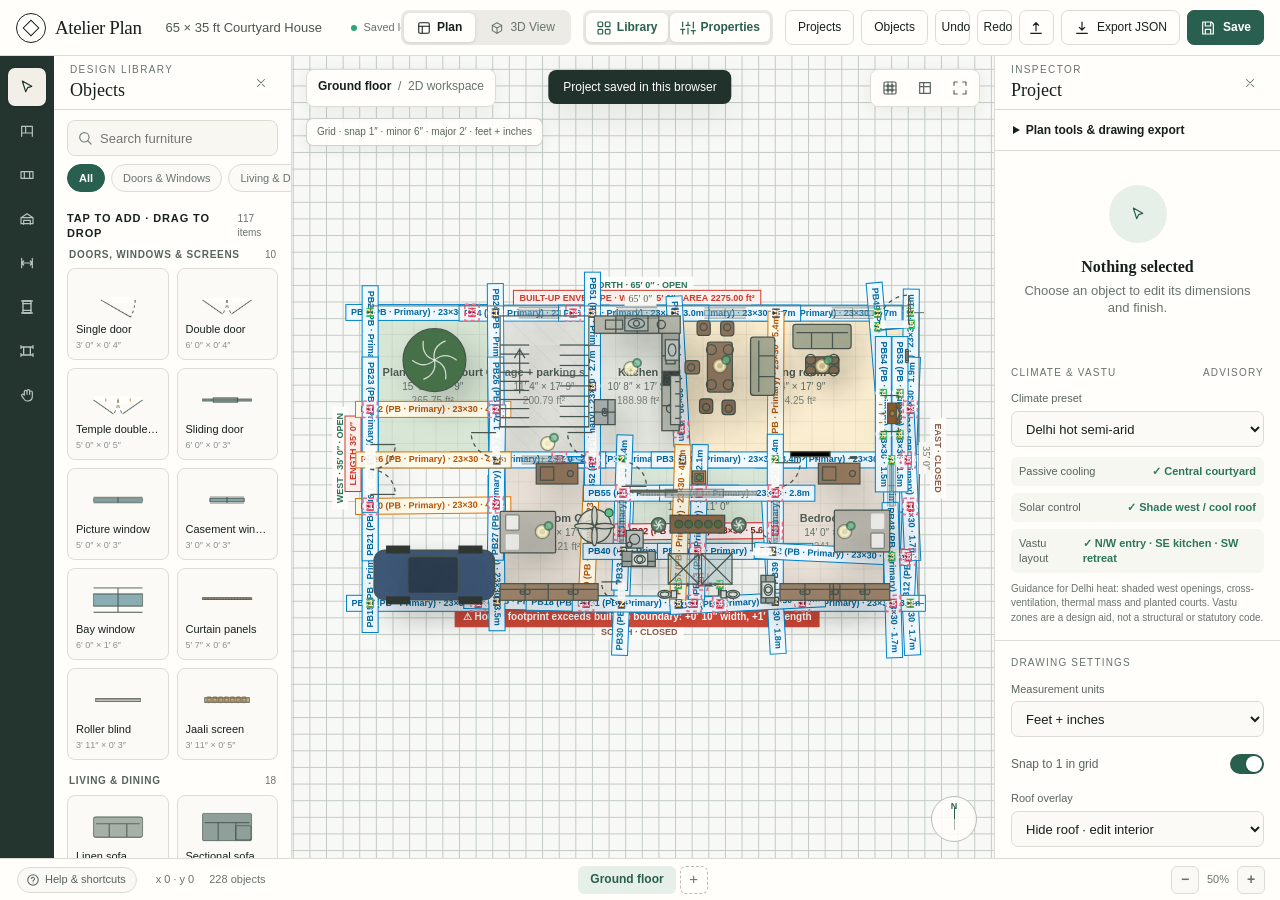
==== index.html @ 025bbc68 "Preserve validated planning and service layout improvements before structural overhaul" ====
<!DOCTYPE html>
<html lang="en">

<head>
  <meta charset="UTF-8" />
  <meta name="viewport" content="width=device-width, initial-scale=1.0" />
  <meta name="theme-color" content="#f7f5ef" />
  <title>Atelier Plan — Spatial design studio</title>
  <link rel="stylesheet" href="css/styles.css">
</head>

<body>
  <svg width="0" height="0" style="position:absolute">
    <defs>
      <symbol id="i-select" viewBox="0 0 24 24">
        <path d="m5 3 14 8-6 2-3 6Z" />
      </symbol>
      <symbol id="i-room" viewBox="0 0 24 24">
        <path d="M4 20V5h16v15M4 15h16M10 5v10" />
      </symbol>
      <symbol id="i-wall" viewBox="0 0 24 24">
        <path d="M3 7h18v10H3zM8 7v10m8-10v10" />
      </symbol>
      <symbol id="i-roof" viewBox="0 0 24 24">
        <path d="M3 10 12 4l9 6v9H3zM7 20v-6h10v6M3 10h18" />
      </symbol>
      <symbol id="i-dimension" viewBox="0 0 24 24">
        <path d="M4 5v14M20 5v14M4 12h16m-13-3-3 3 3 3m10-6 3 3-3 3" />
      </symbol>
      <symbol id="i-pan" viewBox="0 0 24 24">
        <path
          d="M8 11V7a2 2 0 0 1 4 0v4-5a2 2 0 0 1 4 0v5-3a2 2 0 0 1 4 0v6c0 5-3 7-7 7h-1c-3 0-4-2-6-5l-2-3a2 2 0 0 1 3-2l1 1Z" />
      </symbol>
      <symbol id="i-undo" viewBox="0 0 24 24">
        <path d="m9 7-5 5 5 5M4 12h9a6 6 0 0 1 6 6" />
      </symbol>
      <symbol id="i-redo" viewBox="0 0 24 24">
        <path d="m15 7 5 5-5 5m5-5h-9a6 6 0 0 0-6 6" />
      </symbol>
      <symbol id="i-save" viewBox="0 0 24 24">
        <path d="M5 3h12l3 3v15H4V3Zm3 0v6h8V3M8 21v-7h8v7" />
      </symbol>
      <symbol id="i-download" viewBox="0 0 24 24">
        <path d="M12 3v12m-4-4 4 4 4-4M4 20h16" />
      </symbol>
      <symbol id="i-upload" viewBox="0 0 24 24">
        <path d="M12 16V4m-4 4 4-4 4 4M4 20h16" />
      </symbol>
      <symbol id="i-search" viewBox="0 0 24 24">
        <circle cx="11" cy="11" r="7" />
        <path d="m16 16 5 5" />
      </symbol>
      <symbol id="i-grid" viewBox="0 0 24 24">
        <path d="M4 4h16v16H4zM4 10h16M10 4v16" />
      </symbol>
      <symbol id="i-fit" viewBox="0 0 24 24">
        <path d="M8 3H3v5M16 3h5v5M8 21H3v-5m13 5h5v-5" />
      </symbol>
      <symbol id="i-chair" viewBox="0 0 64 48">
        <path d="M18 22V10c0-4 3-6 6-6h16c3 0 6 2 6 6v12M14 22h36v13H14zm5 13v9m26-9v9" />
      </symbol>
      <symbol id="i-sofa" viewBox="0 0 64 48">
        <path
          d="M12 23V12c0-4 3-7 7-7h26c4 0 7 3 7 7v11M8 21c4 0 6 3 6 6v8h36v-8c0-4 2-6 6-6v18H8Zm8 18v5m32-5v5M32 23v12" />
      </symbol>
      <symbol id="i-bed" viewBox="0 0 64 48">
        <path d="M8 38V10m0 22h48v6H8Zm6-17h16v11H14zm16 0h20c3 0 4 3 4 6v5H30Z" />
      </symbol>
      <symbol id="i-table" viewBox="0 0 64 48">
        <rect x="8" y="9" width="48" height="26" rx="5" />
        <path d="M15 35v9m34-9v9" />
      </symbol>
      <symbol id="i-desk" viewBox="0 0 64 48">
        <path d="M8 13h48v8H8zm6 8v23m36-23v23M14 28h36" />
      </symbol>
      <symbol id="i-plant" viewBox="0 0 64 48">
        <path d="M25 28h16l-2 16H27Zm7 0V13m0 8c-9 0-13-6-12-13 8 0 12 5 12 13Zm0-4c8 0 12-6 11-13-7 0-11 5-11 13Z" />
      </symbol>
      <symbol id="i-kitchen" viewBox="0 0 64 48">
        <path d="M8 11h48v30H8zM8 22h48M31 11v30M42 27h9v9h-9zM15 15h9" />
      </symbol>
      <symbol id="i-tub" viewBox="0 0 64 48">
        <path d="M8 22h48v5c0 8-6 13-13 13H21c-7 0-13-5-13-13Zm8 18v4m32-4v4M18 22V12c0-4 3-7 7-7h2" />
      </symbol>
      <symbol id="i-door" viewBox="0 0 64 48">
        <path d="M12 42V7h24v35M12 42h42M36 7v35M31 25h1M36 8c12 0 20 10 20 22" />
      </symbol>
      <symbol id="i-window" viewBox="0 0 64 48">
        <path d="M8 9h48v30H8zM32 9v30M8 24h48M12 13l16 8m8 6 16 8" />
      </symbol>
      <symbol id="i-mirror" viewBox="0 0 64 48">
        <rect x="15" y="4" width="34" height="40" rx="3" />
        <path d="m22 35 20-24M20 40l25-29M25 44l20-20M15 9h34M15 39h34" />
      </symbol>
      <symbol id="i-electrical" viewBox="0 0 64 48">
        <rect x="10" y="7" width="44" height="34" rx="3" />
        <path d="M18 16h8m12 0h8M18 25h8m12 0h8M18 34h8m12 0h8" />
        <circle cx="30" cy="16" r="2" />
        <circle cx="30" cy="25" r="2" />
        <circle cx="30" cy="34" r="2" />
      </symbol>
      <symbol id="i-light" viewBox="0 0 64 48">
        <circle cx="32" cy="24" r="13" />
        <path d="M32 3v7M32 38v7M11 24H3m58 0h-8M17 9l5 5m25 25-5-5M47 9l-5 5M17 39l5-5" />
      </symbol>
      <symbol id="i-help" viewBox="0 0 24 24">
        <circle cx="12" cy="12" r="9" />
        <path d="M9.2 9.3a2.8 2.8 0 0 1 5.4 1c0 1.9-2.6 2.2-2.6 3.9" />
        <circle cx="12" cy="17.2" r=".9" fill="currentColor" stroke="none" />
      </symbol>
      <symbol id="i-more" viewBox="0 0 24 24">
        <circle cx="12" cy="5" r="1.8" fill="currentColor" />
        <circle cx="12" cy="12" r="1.8" fill="currentColor" />
        <circle cx="12" cy="19" r="1.8" fill="currentColor" />
      </symbol>
      <symbol id="i-close" viewBox="0 0 24 24">
        <path d="M18 6 6 18M6 6l12 12" />
      </symbol>
      <symbol id="i-catalog" viewBox="0 0 24 24">
        <rect x="3" y="3" width="7" height="7" rx="1.5" />
        <rect x="14" y="3" width="7" height="7" rx="1.5" />
        <rect x="14" y="14" width="7" height="7" rx="1.5" />
        <rect x="3" y="14" width="7" height="7" rx="1.5" />
      </symbol>
      <symbol id="i-inspector" viewBox="0 0 24 24">
        <path d="M4 21v-7m0-4V3m8 18v-9m0-4V3m8 18v-5m0-4V3M1 14h6m2-6h6m2 8h6" />
      </symbol>
      <symbol id="i-floors" viewBox="0 0 24 24">
        <path d="m12 2 10 5-10 5-10-5Z" />
        <path d="m2 12 10 5 10-5" />
        <path d="m2 17 10 5 10-5" />
      </symbol>
      <symbol id="i-plan" viewBox="0 0 24 24">
        <rect x="3" y="3" width="18" height="18" rx="2" />
        <path d="M3 9h18M9 21V9" />
      </symbol>
      <symbol id="i-cube" viewBox="0 0 24 24">
        <path d="m12 3 8 4.5v9L12 21l-8-4.5v-9L12 3Z" />
        <path d="M12 12v9m0-9 8-4.5M12 12 4 7.5" />
      </symbol>
      <symbol id="i-pillar" viewBox="0 0 24 24">
        <rect x="6" y="3" width="12" height="18" rx="1" fill="none" stroke="currentColor" stroke-width="2" />
        <path d="M6 7h12M6 17h12M4 3h16M4 21h16" stroke="currentColor" stroke-width="2" />
      </symbol>
      <symbol id="i-beam" viewBox="0 0 24 24">
        <path d="M3 6h18M3 18h18M7 6v12M17 6v12M3 4v4M21 4v4M3 16v4M21 16v4" stroke="currentColor" stroke-width="2"
          stroke-linecap="round" />
      </symbol>
      <symbol id="i-structure" viewBox="0 0 24 24">
        <rect x="3" y="3" width="18" height="18" rx="2" fill="none" stroke="currentColor" stroke-width="1.8" />
        <path d="M3 9h18M3 15h18M9 3v18M15 3v18" stroke="currentColor" stroke-width="1.5" />
        <circle cx="9" cy="9" r="1.8" fill="currentColor" />
        <circle cx="15" cy="9" r="1.8" fill="currentColor" />
        <circle cx="9" cy="15" r="1.8" fill="currentColor" />
        <circle cx="15" cy="15" r="1.8" fill="currentColor" />
      </symbol>
    </defs>
  </svg>

  <main class="app">
    <header class="topbar">
      <div class="brand">
        <div class="brand-mark" aria-hidden="true"></div>
        <span class="brand-name">Atelier Plan</span>
        <input class="project-name" id="projectName" value="Hill House Concept" aria-label="Project name" />
        <span class="save-state" id="saveState">Saved locally</span>
      </div>

      <div class="view-switch" aria-label="View mode">
        <button class="active" data-view="plan" title="2D Floor Plan" aria-label="Plan"><svg class="icon">
            <use href="#i-plan" />
          </svg><span>Plan</span></button>
        <button data-view="3d" title="3D Realistic View" aria-label="3D View"><svg class="icon">
            <use href="#i-cube" />
          </svg><span>3D View</span></button>
      </div>

      <!-- Desktop Panel Tabs -->
      <div class="panel-switch-tabs" id="panelSwitchTabs" aria-label="Toggle Panels">
        <button class="panel-tab-btn active" id="tabBtnCatalog" data-panel="catalog" title="Toggle Library"><svg
            class="icon">
            <use href="#i-catalog" />
          </svg><span>Library</span></button>
        <button class="panel-tab-btn active" id="tabBtnInspector" data-panel="inspector" title="Toggle Properties"><svg
            class="icon">
            <use href="#i-inspector" />
          </svg><span>Properties</span></button>
      </div>

      <div class="top-actions">
        <button class="button desktop-only" id="projectsBtn" title="Projects and recovery">Projects</button>
        <button class="button desktop-only" id="objectsBtn" title="Find and select objects">Objects</button>
        <button class="icon-button" id="undoBtn" title="Undo (Ctrl+Z)"><svg class="icon">
            <use href="#i-undo" />
          </svg><span class="optional">Undo</span></button>
        <button class="icon-button" id="redoBtn" title="Redo (Ctrl+Shift+Z)"><svg class="icon">
            <use href="#i-redo" />
          </svg><span class="optional">Redo</span></button>
        <button class="icon-button desktop-only" id="importBtn" title="Import project"><svg class="icon">
            <use href="#i-upload" />
          </svg></button>
        <button class="button desktop-only" id="exportBtn" title="Export JSON"><svg class="icon">
            <use href="#i-download" />
          </svg><span class="optional">Export JSON</span></button>
        <button class="button primary" id="saveBtn" title="Save changes" aria-label="Save"><svg class="icon">
            <use href="#i-save" />
          </svg><span>Save</span></button>
        <button class="icon-button mobile-menu-btn" id="mobileMenuBtn" title="More options"
          aria-label="More options"><svg class="icon">
            <use href="#i-more" />
          </svg></button>
        <input type="file" id="fileInput" accept="application/json,.json" />
      </div>

      <!-- Mobile dropdown / popover menu -->
      <div class="mobile-menu-popover" id="mobileMenuPopover">
        <button class="menu-item" id="menuProjects">Projects & recovery</button>
        <button class="menu-item" id="menuObjects">Find plan objects</button>
        <button class="menu-item" id="menuImport"><svg class="icon">
            <use href="#i-upload" />
          </svg><span>Import JSON</span></button>
        <button class="menu-item" id="menuExport"><svg class="icon">
            <use href="#i-download" />
          </svg><span>Export JSON</span></button>
        <div class="menu-sep"></div>
        <button class="menu-item" id="menuLoadSample"><svg class="icon">
            <use href="#i-fit" />
          </svg><span>Load 65 × 35 ft sample</span></button>
        <button class="menu-item" id="menuHelp"><svg class="icon">
            <use href="#i-help" />
          </svg><span>Help &amp; shortcuts</span></button>
      </div>
    </header>

    <section class="workspace" id="workspace" data-mobile-tab="stage">
      <nav class="toolrail" id="toolrail" aria-label="Drawing tools">
        <button class="tool active" data-tool="select" data-label="Select (V)" title="Select (V)"><svg class="icon">
            <use href="#i-select" />
          </svg><span class="tool-text">Select</span></button>
        <button class="tool" data-tool="room" data-label="Draw room (R)" title="Draw room (R)"><svg class="icon">
            <use href="#i-room" />
          </svg><span class="tool-text">Room</span></button>
        <button class="tool" data-tool="wall" data-label="Draw wall (W)" title="Draw wall (W)"><svg class="icon">
            <use href="#i-wall" />
          </svg><span class="tool-text">Wall</span></button>
        <button class="tool" data-tool="roof" data-label="Draw roof (T)" title="Draw roof (T)"><svg class="icon">
            <use href="#i-roof" />
          </svg><span class="tool-text">Roof</span></button>
        <button class="tool" data-tool="dimension" data-label="Dimension (D)" title="Dimension (D)"><svg class="icon">
            <use href="#i-dimension" />
          </svg><span class="tool-text">Dimension</span></button>
        <button class="tool" data-tool="column" data-label="Pillar (P)" title="Pillar / Column (P)"><svg class="icon">
            <use href="#i-pillar" />
          </svg><span class="tool-text">Pillar</span></button>
        <button class="tool" data-tool="beam" data-label="Beam (B)" title="Beam (B)"><svg class="icon">
            <use href="#i-beam" />
          </svg><span class="tool-text">Beam</span></button>
        <button class="tool" data-tool="pan" data-label="Pan (H)" title="Pan (H)"><svg class="icon">
            <use href="#i-pan" />
          </svg><span class="tool-text">Pan</span></button>
        <div class="spacer"></div>
      </nav>

      <aside class="catalog" id="catalogPanel">
        <div class="panel-head">
          <div>
            <div class="eyebrow">Design library</div>
            <div class="panel-title">Objects</div>
          </div>
          <button class="panel-close-btn" id="closeCatalogBtn" title="Close Library" aria-label="Close Library"><svg
              class="icon">
              <use href="#i-close" />
            </svg></button>
        </div>
        <div class="catalog-search">
          <svg class="icon">
            <use href="#i-search" />
          </svg>
          <input id="catalogSearch" placeholder="Search furniture" autocomplete="off" />
        </div>
        <!-- Scrollable Category Pill Tabs -->
        <div class="category-pills" id="categoryPills">
          <button class="cat-pill active" data-cat="all">All</button>
          <button class="cat-pill" data-cat="openings">Doors &amp; Windows</button>
          <button class="cat-pill" data-cat="living">Living &amp; Dining</button>
          <button class="cat-pill" data-cat="bedroom">Bedroom</button>
          <button class="cat-pill" data-cat="kitchen">Kitchen</button>
          <button class="cat-pill" data-cat="bath">Bathroom</button>
          <button class="cat-pill" data-cat="pooja">Pooja &amp; Indian</button>
          <button class="cat-pill" data-cat="appliances">Appliances</button>
          <button class="cat-pill" data-cat="electrical">Electrical</button>
          <button class="cat-pill" data-cat="plumbing">Plumbing</button>
          <button class="cat-pill" data-cat="garage">Garage</button>
          <button class="cat-pill" data-cat="outdoor">Outdoor</button>
          <button class="cat-pill" data-cat="decor">Decor</button>
        </div>
        <div class="category-tabs" style="display:none">
          <select id="categorySelect" aria-label="Object category">
            <option value="all">All objects</option>
            <option value="openings">Doors, windows & screens</option>
            <option value="living">Living & dining</option>
            <option value="bedroom">Bedroom</option>
            <option value="kitchen">Kitchen</option>
            <option value="bath">Bathroom</option>
            <option value="pooja">Pooja & Indian home</option>
            <option value="appliances">Appliances & utility</option>
            <option value="electrical">Electrical & lighting</option>
            <option value="plumbing">Plumbing & drainage</option>
            <option value="garage">Garage & parking</option>
            <option value="outdoor">Garden & outdoor</option>
            <option value="decor">Decor & circulation</option>
          </select>
        </div>
        <div class="catalog-list" id="catalogList">
          <div class="catalog-heading"><strong>Tap to add · Drag to drop</strong><span id="catalogCount">0 items</span>
          </div>
          <div id="objectGrid"></div>
        </div>
      </aside>

      <div class="stage" id="stage">
        <canvas id="planCanvas"></canvas>
        <div id="threeStage">
          <div id="renderStatus">Preparing physically based scene</div>
          <div class="render-badge">PBR · DRAG TO ORBIT · SHIFT+DRAG TO MOVE OBJECTS</div>
        </div>
        <div class="stage-top">
          <div class="crumb"><strong id="floorLabel">Ground floor</strong>&nbsp;&nbsp;/&nbsp;&nbsp;<span
              id="workspaceModeLabel">2D workspace</span></div>
          <div class="canvas-actions">
            <button id="structureBtn" class="active" title="Toggle structural plan (hide/show pillars & beams)"><svg
                class="icon">
                <use href="#i-structure" />
              </svg></button>
            <button id="gridBtn" title="Toggle grid"><svg class="icon">
                <use href="#i-grid" />
              </svg></button>
            <button id="fitBtn" title="Fit plan"><svg class="icon">
                <use href="#i-fit" />
              </svg></button>
          </div>
        </div>
        <div class="grid-legend" id="gridLegend"></div>
        <div class="hint" id="hint">Drag to define the room</div>
        <div class="compass" id="compass" title="Project north"></div>

        <!-- Mobile Selection Chip on Canvas -->
        <div class="mobile-selection-chip" id="mobileSelectionChip">
          <div class="chip-info">
            <span class="chip-name" id="chipName">Item selected</span>
            <span class="chip-meta" id="chipMeta">Dimensions</span>
          </          <div class="chip-actions">
            <button class="chip-btn primary" id="chipEditBtn">Edit ⚙</button>
            <button class="chip-btn danger" id="chipDeleteBtn" title="Delete">✕</button>
          </div>
        </div>

        <!-- Floating Zoom Controls on Canvas for Mobile -->
        <div class="floating-zoom-controls">
          <button id="stageZoomOut" title="Zoom out">−</button>
          <span id="stageZoomLabel">100%</span>
          <button id="stageZoomIn" title="Zoom in">+</button>
        </div>
      </div>

      <aside class="inspector" id="inspectorPanel">
        <div class="panel-head">
          <div>
            <div class="eyebrow">Inspector</div>
            <div class="panel-title" id="inspectorTitle">Properties</div>
          </div>
          <button class="panel-close-btn" id="closeInspectorBtn" title="Close Properties"
            aria-label="Close Properties"><svg class="icon">
              <use href="#i-close" />
            </svg></button>
        </div>
        <div class="planning-tools" id="planningTools"><details><summary>Plan tools & drawing export</summary><button class="button" id="traceRoomsBtn">Trace closed rooms from walls</button><label for="floorViewMode">3D floor display</label><select id="floorViewMode"><option value="active">Active floor</option><option value="all">Stack all floors at their elevations</option></select><label for="drawingScale">Drawing scale</label><select id="drawingScale"><option value="50">1:50</option><option value="100" selected>1:100</option><option value="200">1:200</option></select><div class="quick-actions"><button id="exportSvgBtn">Export SVG</button><button id="exportPdfBtn">Export PDF</button><button id="printPlanBtn">Print drawing</button></div><p>Print at 100% size to preserve the selected scale. Traced rooms follow wall boundaries.</p></details></div>
        <div class="inspector-body" id="inspectorBody"></div>
      </aside>
    </section>

    <!-- Desktop Footer Bar -->
    <footer class="bottombar desktop-bottombar" id="desktopBottombar">
      <div class="status">
        <button id="helpBtn" class="help-btn" title="Keyboard shortcuts & feature guide"
          aria-label="Help and shortcuts"><svg class="icon" style="width:14px;height:14px">
            <use href="#i-help" />
          </svg> Help &amp; shortcuts</button>
        <span id="cursorPosition">x 0 · y 0</span>
        <span id="objectCount">0 objects</span>
      </div>
      <div class="floor-tabs" id="floorTabs"></div>
      <div class="zoom-controls">
        <button id="zoomOut" title="Zoom out">−</button>
        <span id="zoomLabel">100%</span>
        <button id="zoomIn" title="Zoom in">+</button>
      </div>
    </footer>      </div>
    </footer>

    <!-- Mobile Bottom Navigation Tab Bar (<= 768px) -->
    <nav class="mobile-tabbar" id="mobileTabbar" aria-label="Mobile Navigation">
      <button class="mobile-tab active" data-nav="stage" id="mobNavCanvas">
        <div class="tab-icon-wrap"><svg class="icon">
            <use href="#i-plan" />
          </svg></div>
        <span>Canvas</span>
      </button>
      <button class="mobile-tab" data-nav="catalog" id="mobNavCatalog">
        <div class="tab-icon-wrap"><svg class="icon">
            <use href="#i-catalog" />
          </svg></div>
        <span>Library</span>
      </button>
      <button class="mobile-tab" data-nav="inspector" id="mobNavInspector">
        <div class="tab-icon-wrap">
          <svg class="icon">
            <use href="#i-inspector" />
          </svg>
          <span class="selection-badge-dot" id="selectionBadgeDot"></span>
        </div>
        <span>Properties</span>
      </button>
      <button class="mobile-tab" data-nav="floors" id="mobNavFloors">
        <div class="tab-icon-wrap"><svg class="icon">
            <use href="#i-floors" />
          </svg></div>
        <span>Levels</span>
      </button>
      <button class="mobile-tab" data-nav="help" id="mobNavHelp">
        <div class="tab-icon-wrap"><svg class="icon">
            <use href="#i-help" />
          </svg></div>
        <span>Help</span>
      </button>
    </nav>
  </main>

  <div class="modal-backdrop" id="floorModal">
    <div class="modal">
      <div class="modal-header">
        <h2>Building Levels</h2>
        <button class="panel-close-btn" id="closeFloorModalBtn" title="Close"><svg class="icon">
            <use href="#i-close" />
          </svg></button>
      </div>
      <div class="floor-list-modal" id="floorListModal"></div>
      <label><input type="checkbox" id="copyFloorContents"> Copy rooms, walls, and objects from current floor</label>
      <div class="modal-divider"></div>
      <h3 style="margin:12px 0 6px;font-size:14px;font-weight:600">Add a new floor</h3>
      <p style="margin:0 0 14px">Set elevation relative to ground level.</p>
      <div class="field"><label>Floor name</label><input id="newFloorName" type="text" value="First floor" /></div>
      <div class="field"><label>Elevation</label>
        <div class="input-unit"><input id="newFloorElevation" type="text" value="300" /><span
            id="newFloorElevationUnit">cm</span></div>
      </div>
      <div class="modal-actions"><button class="button" id="cancelFloor">Cancel</button><button class="button primary"
          id="confirmFloor">Add floor</button></div>
    </div>
  </div>
  <div class="modal-backdrop" id="helpModal">
    <div class="modal help-modal">
      <div class="modal-header">
        <h2>Keyboard shortcuts &amp; guide</h2>
        <button class="panel-close-btn" id="closeHelpHeader" title="Close"><svg class="icon">
            <use href="#i-close" />
          </svg></button>
      </div>
      <p style="margin:0 0 8px">Everything you can do with touch and keyboard, plus notes on key features.</p>
      <div class="help-grid">
        <div class="help-section">
          <h4>Tools</h4>
          <div class="help-row"><span>Select / move</span><kbd>V</kbd></div>
          <div class="help-row"><span>Draw room</span><kbd>R</kbd></div>
          <div class="help-row"><span>Draw wall</span><kbd>W</kbd></div>
          <div class="help-row"><span>Draw roof</span><kbd>T</kbd></div>
          <div class="help-row"><span>Dimension</span><kbd>D</kbd></div>
          <div class="help-row"><span>Pan canvas</span><kbd>H</kbd></div>
        </div>
        <div class="help-section">
          <h4>Edit</h4>
          <div class="help-row"><span>Copy</span><kbd>⌘/Ctrl + C</kbd></div>
          <div class="help-row"><span>Paste</span><kbd>⌘/Ctrl + V</kbd></div>
          <div class="help-row"><span>Duplicate</span><kbd>⌘/Ctrl + D</kbd></div>
          <div class="help-row"><span>Undo</span><kbd>⌘/Ctrl + Z</kbd></div>
          <div class="help-row"><span>Redo</span><kbd>⌘/Ctrl + ⇧ + Z</kbd></div>
          <div class="help-row"><span>Delete selection</span><kbd>Delete</kbd></div>
        </div>
        <div class="help-section">
          <h4>Move &amp; nudge</h4>
          <div class="help-row"><span>Nudge object</span><kbd>Arrow keys</kbd></div>
          <div class="help-row"><span>Larger nudge</span><kbd>⇧ + Arrows</kbd></div>
          <div class="help-row"><span>Clear selection</span><kbd>Esc</kbd></div>
          <div class="help-row"><span>Multi-select</span><kbd>⇧ / ⌘ + click</kbd></div>
          <div class="help-row"><span>Marquee over a room</span><kbd>Alt/⌥ + drag</kbd></div>
        </div>
        <div class="help-section">
          <h4>Walk-through (3D)</h4>
          <div class="help-row"><span>Move</span><kbd>W A S D</kbd></div>
          <div class="help-row"><span>Move</span><kbd>Arrow keys</kbd></div>
          <div class="help-row"><span>Run</span><kbd>Shift</kbd></div>
          <div class="help-row"><span>Look around</span><kbd>Drag mouse</kbd></div>
          <div class="help-row"><span>Exit walk mode</span><kbd>Esc</kbd></div>
        </div>
      </div>
      <div class="help-section">
        <h4>Feature guide</h4>
        <p class="help-feature"><strong>Smart guides &amp; snapping.</strong> While dragging an object, magenta lines
          appear when its edges or centre line up with nearby objects, room edges or wall faces — it snaps to them so
          things stay aligned. Green dashed lines show live clearances to the surrounding room walls.</p>
        <p class="help-feature"><strong>Right-click menu.</strong> Right-click any object for Duplicate, Rotate ±90°,
          Align to nearest wall, Bring to front / Send to back, Copy and Delete. Right-click empty canvas for Paste and
          Fit.</p>
        <p class="help-feature"><strong>Resize &amp; rotate.</strong> A selected object shows white corner handles (drag
          to resize — hold ⇧ or turn on Lock proportions to keep the aspect ratio) and a round handle above it to
          rotate. Drag a wall's endpoints to resize it, or its round handle to rotate.</p>
        <p class="help-feature"><strong>Doors &amp; windows</strong> snap to the nearest wall automatically when
          dropped, and open/close via the inspector (swing angle, hinge side, sliding/garage amount).</p>
        <p class="help-feature"><strong>3D views.</strong> Dollhouse / Top / Front presets, cutaway or full-height
          walls, show/hide roof, and a first-person <strong>Walk-through</strong> button. The Sun &amp; shadows panel
          drives a real day→night cycle from time-of-day, date and location.</p>
        <p class="help-feature"><strong>Saving.</strong> Work autosaves to this browser. Use Export JSON to keep a
          portable copy, and Import JSON to bring it back or move it to another machine.</p>
      </div>
      <div class="modal-actions"><button class="button primary" id="closeHelp">Got it</button></div>
    </div>
  </div>

  <!-- Civil Structural Report Modal (HTML Display) -->
  <div class="modal-backdrop" id="structuralReportModal">
    <div class="modal report-modal">
      <div class="modal-header">
        <div>
          <h2>Structural Civil Engineering Report</h2>
          <span style="font-size:11px;color:var(--muted)">Standards: IS 456:2000 · ACI 318 · NBC 2016</span>
        </div>
        <div style="display:flex;gap:8px;align-items:center">
          <button class="button" id="printReportBtn" title="Print or save as PDF">🖨️ Print / PDF</button>
          <button class="button" id="copyReportBtn" title="Copy report text/HTML">📋 Copy</button>
          <button class="panel-close-btn" id="closeReportModalBtn" title="Close"><svg class="icon"><use href="#i-close" /></svg></button>
        </div>
      </div>
      <div class="report-content" id="structuralReportContent"></div>
      <div class="modal-actions">
        <button class="button" id="closeReportFooterBtn">Close</button>
      </div>
    </div>
  </div>

  <!-- Sizing & Civil Engineering Guide Modal -->
  <div class="modal-backdrop" id="structuralGuideModal">
    <div class="modal guide-modal">
      <div class="modal-header">
        <div>
          <h2>Pillar &amp; Beam Sizing Guide</h2>
          <span style="font-size:11px;color:var(--muted)">Civil Engineering Rules of Thumb based on Length &amp; Tributary Load</span>
        </div>
        <button class="panel-close-btn" id="closeGuideModalBtn" title="Close"><svg class="icon"><use href="#i-close" /></svg></button>
      </div>
      <div class="guide-content" id="structuralGuideContent">
        <div class="guide-card">
          <h4>1. Column (Pillar) Sizing Rules</h4>
          <p>Columns are sized primarily for factored axial compression load $P_u$ from tributary slab, masonry wall, and self-weight:</p>
          <div class="guide-formula">Pu ≤ 0.4 · fck · Ac + 0.67 · fy · Asc &nbsp;&nbsp;(IS 456 cl. 39.3)</div>
          <table class="report-table" style="margin-top:8px">
            <thead><tr><th>Span / Bay Size</th><th>Floors</th><th>Factored Load</th><th>Recommended Pillar</th><th>Reinforcement</th></tr></thead>
            <tbody>
              <tr><td>≤ 3.5 m (≤ 11.5 ft)</td><td>G / G+1</td><td>≤ 400 kN</td><td><strong>23 × 23 cm</strong> (9″ × 9″)</td><td>4-T16 + 8mm ties @ 150 c/c</td></tr>
              <tr><td>3.5 – 4.8 m (12–16 ft)</td><td>G+1 / G+2</td><td>400 – 750 kN</td><td><strong>23 × 30 cm</strong> (9″ × 12″)</td><td>4-T16 + 2-T12, 8mm @ 150 c/c</td></tr>
              <tr><td>4.8 – 5.8 m (16–19 ft)</td><td>G+2 / G+3</td><td>750 – 1100 kN</td><td><strong>23 × 38 cm</strong> (9″ × 15″)</td><td>6-T16, 8mm ties @ 125 c/c</td></tr>
              <tr><td>&gt; 5.8 m (&gt; 19 ft)</td><td>Heavy / High</td><td>&gt; 1100 kN</td><td><strong>30 × 38 cm</strong> (12″ × 15″)</td><td>8-T16/T20, 8mm ties @ 100 c/c</td></tr>
            </tbody>
          </table>
        </div>

        <div class="guide-card">
          <h4>2. Beam Depth &amp; Deflection Control</h4>
          <p>Beam depth is governed by deflection limits to prevent ceiling cracking and sagging:</p>
          <div class="guide-formula">Basic L/d limit: Simply Supported ≤ 20 | Continuous ≤ 26 | Cantilever ≤ 7</div>
          <p><strong>Rule of Thumb:</strong> Depth $D \approx \text{Clear Span} / 12$ to $\text{Clear Span} / 15$. Width $b = 23\text{ cm}$ (9″) to avoid protruding offsets from standard masonry walls.</p>
          <table class="report-table" style="margin-top:8px">
            <thead><tr><th>Clear Span (L)</th><th>Minimum Depth</th><th>Recommended Size</th><th>Longitudinal Rebar</th></tr></thead>
            <tbody>
              <tr><td>≤ 3.2 m (≤ 10.5 ft)</td><td>23 cm</td><td><strong>23 × 25 cm</strong> (9″ × 10″)</td><td>Top 2-T12, Bot 2-T12</td></tr>
              <tr><td>3.2 – 4.2 m (10.5–14 ft)</td><td>28 cm</td><td><strong>23 × 35 cm</strong> (9″ × 14″)</td><td>Top 2-T12, Bot 2-T16</td></tr>
              <tr><td>4.2 – 5.2 m (14–17 ft)</td><td>35 cm</td><td><strong>23 × 40 cm</strong> (9″ × 16″)</td><td>Top 2-T12, Bot 3-T16</td></tr>
              <tr><td>5.2 – 6.0 m (17–20 ft)</td><td>42 cm</td><td><strong>23 × 45 cm</strong> (9″ × 18″)</td><td>Top 2-T16, Bot 4-T16</td></tr>
              <tr><td>&gt; 6.0 m (&gt; 20 ft)</td><td>48 cm</td><td><strong>30 × 50 cm</strong> (12″ × 20″)</td><td>Top 3-T16, Bot 4-T20</td></tr>
            </tbody>
          </table>
        </div>

        <div class="guide-card">
          <h4>3. Tributary Weight Breakdown</h4>
          <p>Total design dead and live loads calculated on the floor structure:</p>
          <ul style="margin:4px 0 0 16px;padding:0;font-size:12px;color:#4a5750;line-height:1.6">
            <li><strong>RCC Slab (150mm):</strong> $0.15\text{ m} \times 25\text{ kN/m}^3 = 3.75\text{ kN/m}^2$</li>
            <li><strong>Floor Finishes (Tiles, Screed, Plaster):</strong> $1.0\text{ kN/m}^2$</li>
            <li><strong>Residential Live Load (IS 875 Part 2):</strong> $2.0\text{ kN/m}^2$</li>
            <li><strong>230mm Masonry Wall (3m height):</strong> $\approx 13.1\text{ kN/m}$</li>
            <li><strong>Safety Load Factor:</strong> $1.5 \times (DL + LL)$</li>
          </ul>
        </div>
      </div>
      <div class="modal-actions">
        <button class="button primary" id="closeGuideFooterBtn">Got it</button>
      </div>
    </div>
  </div>

  <div class="modal-backdrop" id="projectLibraryModal"><div class="modal"><div class="modal-header"><h2>Projects & recovery</h2><button class="button" data-close="projectLibraryModal">Close</button></div><button class="button primary" id="newProjectBtn">New blank project</button><div id="projectLibraryBody"></div></div></div>
  <div class="modal-backdrop" id="objectsModal"><div class="modal"><div class="modal-header"><h2>Objects on this floor</h2><button class="button" data-close="objectsModal">Close</button></div><input id="objectSearch" aria-label="Search plan objects" placeholder="Search rooms, walls, furniture…"><div id="objectList"></div></div></div>
  <div id="drawingPrint"></div>
  <div class="toast" id="toast" role="status" aria-live="polite"></div>


  <!-- Layout data -->
  <script src="./default-layout.js"></script>

  <!-- Modular application code (dependency order) -->
  <script src="js/utilities.js"></script>
  <script src="js/constants.js"></script>
  <script src="js/furniture-catalog.js"></script>
  <script src="js/services.js"></script>
  <script src="js/project-model.js"></script>
  <script src="js/project-validation.js"></script>
  <script src="js/app-state.js"></script>
  <script src="js/structural-analysis.js"></script>
  <script src="js/canvas-drawing.js"></script>
  <script src="js/pointer-interaction.js"></script>
  <script src="js/inspector-panel.js"></script>
  <script src="js/catalog-sidebar.js"></script>
  <script src="js/object-operations.js"></script>
  <script src="js/persistence.js"></script>
  <script src="js/ui-wiring.js"></script>
  <script src="js/editing-support.js"></script>
  <script src="js/architecture.js"></script>
  <script src="js/project-library.js"></script>
  <script src="js/drawing-export.js"></script>
  <script src="js/accessibility.js"></script>
  <script src="js/app.js"></script>

  <!-- 3D renderer (Three.js) -->
  <script src="./vendor/three.min.js"></script>
  <script src="./vendor/OrbitControls.js"></script>
  <script src="./renderer3d.js"></script>

</body>

</html>
---- css/styles.css ----
:root {
      --ink: #17201c;
      --muted: #68736e;
      --paper: #f7f5ef;
      --surface: #fffefa;
      --line: #dddcd4;
      --line-strong: #c7c9c0;
      --green: #295f4e;
      --green-2: #3f7b66;
      --green-soft: #e7efe9;
      --amber: #ca7a3b;
      --shadow: 0 12px 34px rgba(34, 43, 39, .10);
      --radius: 10px;
      --topbar-height: 56px;
      --bottombar-height: 42px;
      --mobile-tabbar-height: 56px;
      --safe-bottom: env(safe-area-inset-bottom, 0px);
      --safe-top: env(safe-area-inset-top, 0px);
    }

    * { box-sizing: border-box; }
    html, body {
      width: 100%; height: 100%; margin: 0; overflow: hidden;
      -webkit-tap-highlight-color: transparent;
    }
    body {
      color: var(--ink);
      background: var(--paper);
      font: 13px/1.35 Inter, ui-sans-serif, -apple-system, BlinkMacSystemFont, "Segoe UI", sans-serif;
      touch-action: manipulation;
    }
    button, input, select { font: inherit; color: inherit; }
    button { border: 0; outline: none; -webkit-tap-highlight-color: transparent; }

    .app {
      grid-template-columns: minmax(0, 1fr);
      height: 100vh;
      height: 100dvh;
      display: grid;
      grid-template-rows: var(--topbar-height) 1fr var(--bottombar-height);
      position: relative;
      overflow: hidden;
    }

    /* Topbar */
    .topbar {
      display: flex;
      align-items: center;
      justify-content: space-between;
      padding: 0 16px;
      border-bottom: 1px solid var(--line);
      background: rgba(255, 254, 250, .98);
      backdrop-filter: blur(12px);
      z-index: 50;
      gap: 12px;
      position: relative;
    }
    .brand { display: flex; align-items: center; gap: 9px; min-width: 0; flex-shrink: 1; }
    .brand-mark {
      width: 30px; height: 30px; border: 1.5px solid var(--ink); border-radius: 50%;
      display: grid; place-items: center; position: relative; flex-shrink: 0;
    }
    .brand-mark::before { content: ""; width: 10px; height: 10px; border: 1.5px solid var(--ink); transform: rotate(45deg); }
    .brand-name { font-family: Georgia, serif; font-size: 19px; letter-spacing: -.4px; white-space: nowrap; }
    .project-name {
      margin-left: 6px; padding: 4px 8px; border: 1px solid transparent; border-radius: 6px;
      background: transparent; color: #4c5752; width: min(200px, 22vw); outline: none;
      font-size: 13px; font-weight: 500; transition: border-color .18s, background .18s;
      white-space: nowrap; overflow: hidden; text-overflow: ellipsis;
    }
    .project-name:hover, .project-name:focus {
      border-color: var(--line-strong); background: #fbfaf6;
    }
    .save-state { display: flex; align-items: center; gap: 6px; color: var(--muted); font-size: 11px; white-space: nowrap; flex-shrink: 0; }
    .save-state::before { content: ""; width: 6px; height: 6px; border-radius: 50%; background: var(--dot, #4b8a6f); }

    /* View Mode Switcher (Plan / 3D) */
    .view-switch {
      display: flex; background: #ecebe5; border-radius: 8px; padding: 3px; gap: 2px; flex-shrink: 0;
    }
    .view-switch button {
      background: transparent; padding: 6px 13px; border-radius: 6px; cursor: pointer;
      color: var(--muted); font-size: 12px; font-weight: 500; display: inline-flex;
      align-items: center; gap: 6px; transition: all .16s ease; user-select: none;
    }
    .view-switch button svg { width: 14px; height: 14px; }
    .view-switch button.active {
      background: var(--surface); color: var(--ink); font-weight: 600; box-shadow: 0 1px 4px rgba(0,0,0,.12);
    }

    /* Desktop Panel Tabs in Topbar */
    .panel-switch-tabs {
      display: flex; background: #ecebe5; border-radius: 8px; padding: 3px; gap: 2px; flex-shrink: 0;
    }
    .panel-tab-btn {
      background: transparent; border: 0; border-radius: 6px; padding: 6px 10px;
      color: var(--muted); font-size: 12px; cursor: pointer; display: inline-flex;
      align-items: center; gap: 5px; transition: all .16s ease; user-select: none;
    }
    .panel-tab-btn.active {
      background: var(--surface); color: var(--green); font-weight: 600; box-shadow: 0 1px 4px rgba(0,0,0,.10);
    }

    /* Top Actions & Button Styling */
    .top-actions { display: flex; justify-content: flex-end; align-items: center; gap: 7px; flex-shrink: 0; }
    .button, .icon-button {
      background: var(--surface); border: 1px solid var(--line); border-radius: 7px; cursor: pointer;
      height: 35px; min-width: 35px; display: inline-flex; align-items: center; justify-content: center; gap: 7px;
      padding: 0 12px; font-size: 12px; font-weight: 500; color: var(--ink);
      transition: border-color .18s, background .18s, transform .12s, box-shadow .18s;
      user-select: none;
    }
    .icon-button { width: 35px; padding: 0; }
    .button:hover, .icon-button:hover { border-color: var(--line-strong); background: #f8f7f2; }
    .button:active, .icon-button:active { transform: scale(0.97); background: #eeebe3; }
    .button.primary { background: var(--green); color: white; border-color: var(--green); font-weight: 600; }
    .button.primary:hover { background: #204f40; border-color: #204f40; box-shadow: 0 2px 8px rgba(41,95,78,.25); }
    .button.primary:active { transform: scale(0.97); background: #193e32; }
    .mobile-menu-btn { display: none; }
    .icon { width: 16px; height: 16px; stroke: currentColor; fill: none; stroke-width: 1.8; stroke-linecap: round; stroke-linejoin: round; }

    /* Mobile Popover Menu */
    .mobile-menu-popover {
      position: absolute; top: calc(var(--topbar-height) + 4px); right: 12px; z-index: 120;
      background: rgba(255, 254, 250, 0.98); backdrop-filter: blur(14px);
      border: 1px solid var(--line-strong); border-radius: 12px; box-shadow: 0 12px 34px rgba(20, 30, 25, 0.18);
      padding: 6px; min-width: 190px; display: none; flex-direction: column; gap: 2px;
      animation: popoverFadeIn .16s ease-out;
    }
    @keyframes popoverFadeIn {
      from { opacity: 0; transform: translateY(-6px); }
      to { opacity: 1; transform: translateY(0); }
    }
    .mobile-menu-popover.show { display: flex; }
    .menu-item {
      display: flex; align-items: center; gap: 10px; width: 100%; padding: 9px 12px;
      border: 0; border-radius: 7px; background: transparent; color: var(--ink);
      font-size: 13px; cursor: pointer; text-align: left; transition: background .15s;
    }
    .menu-item:hover, .menu-item:active { background: #f1efe8; color: var(--green); }
    .menu-sep { height: 1px; background: var(--line); margin: 4px 6px; }

    /* Workspace */
    .workspace {
      min-height: 0; display: grid; grid-template-columns: 54px 238px minmax(320px, 1fr) 286px;
      position: relative; overflow: hidden; transition: grid-template-columns .22s ease;
    }
    .workspace.hide-catalog { grid-template-columns: 54px 0 minmax(320px, 1fr) 286px; }
    .workspace.hide-inspector { grid-template-columns: 54px 238px minmax(320px, 1fr) 0; }
    .workspace.hide-catalog.hide-inspector { grid-template-columns: 54px 0 minmax(320px, 1fr) 0; }

    /* Toolrail (Drawing tools) */
    .toolrail {
      background: #24342e; color: #dfe7e2; padding: 12px 8px; display: flex;
      flex-direction: column; gap: 6px; z-index: 10;
    }
    .toolrail .spacer { flex: 1; }
    .tool-text { display: none; font-size: 11px; }
    .tool {
      width: 38px; height: 38px; border-radius: 7px; background: transparent; color: #b8c5bf;
      cursor: pointer; display: grid; place-items: center; position: relative;
      transition: all .16s ease; user-select: none;
    }
    .tool:hover { background: rgba(255,255,255,.08); color: white; }
    .tool.active { background: #f1efe8; color: #20342c; box-shadow: 0 1px 4px rgba(0,0,0,.15); }
    .tool:disabled { opacity: .3; cursor: not-allowed; }
    .tool:disabled:hover { background: transparent; color: #b8c5bf; }
    .tool[data-label]::after {
      content: attr(data-label); opacity: 0; pointer-events: none; position: absolute; left: 47px; top: 50%;
      transform: translateY(-50%); padding: 6px 8px; color: white; background: #18221e; border-radius: 5px;
      white-space: nowrap; font-size: 11px; transition: opacity .15s; z-index: 30;
    }
    .tool:hover::after { opacity: 1; }

    /* Catalog & Inspector Panels */
    .catalog, .inspector {
      min-height: 0; background: var(--surface); border-right: 1px solid var(--line);
      display: flex; flex-direction: column; overflow: hidden;
    }
    .inspector { border-right: 0; border-left: 1px solid var(--line); }
    .panel-head {
      height: 54px; padding: 0 16px; display: flex; align-items: center;
      justify-content: space-between; border-bottom: 1px solid var(--line); flex-shrink: 0;
    }
    .panel-close-btn {
      width: 28px; height: 28px; border-radius: 6px; background: transparent;
      color: var(--muted); cursor: pointer; display: grid; place-items: center;
      padding: 0; transition: background .15s, color .15s;
    }
    .panel-close-btn:hover { background: #eeebe3; color: var(--ink); }
    .panel-close-btn svg { width: 14px; height: 14px; }
    .eyebrow { font-size: 10px; color: var(--muted); letter-spacing: .14em; text-transform: uppercase; }
    .panel-title { font-family: Georgia, serif; font-size: 18px; margin-top: 2px; }

    /* Catalog Search & Category Pill Tabs */
    .catalog-search { margin: 10px 13px 8px; position: relative; flex-shrink: 0; }
    .catalog-search input {
      width: 100%; height: 36px; border: 1px solid var(--line); border-radius: 8px;
      background: #f8f7f2; padding: 0 10px 0 32px; outline: none; font-size: 13px;
      transition: border-color .18s;
    }
    .catalog-search input:focus { border-color: var(--green-2); background: #ffffff; }
    .catalog-search svg { position: absolute; left: 10px; top: 10px; color: #7a837f; }

    .category-pills {
      display: flex; gap: 6px; overflow-x: auto; padding: 0 13px 8px;
      scrollbar-width: none; -webkit-overflow-scrolling: touch; flex-shrink: 0;
    }
    .category-pills::-webkit-scrollbar { display: none; }
    .cat-pill {
      white-space: nowrap; height: 28px; padding: 0 11px; border-radius: 14px;
      border: 1px solid var(--line); background: #fbfaf6; color: var(--muted);
      font-size: 11px; cursor: pointer; flex-shrink: 0; transition: all .16s ease;
      user-select: none;
    }
    .cat-pill:hover { border-color: var(--green-2); color: var(--green); }
    .cat-pill.active { background: var(--green); color: white; border-color: var(--green); font-weight: 600; }

    .category-tabs { padding: 0 13px 8px; flex-shrink: 0; }
    .category-tabs select {
      width: 100%; height: 34px; padding: 0 10px; border: 1px solid var(--line);
      border-radius: 7px; background: #fffefa; color: #4d5a54; outline: none;
    }

    .catalog-list { padding: 3px 13px 18px; overflow-y: auto; flex: 1; }
    .catalog-heading { display: flex; justify-content: space-between; align-items: center; margin: 8px 0 7px; }
    .catalog-heading strong { font-size: 11px; letter-spacing: .08em; text-transform: uppercase; }
    .catalog-heading span { color: var(--muted); font-size: 10px; }
    .object-grid { display: grid; grid-template-columns: repeat(2, minmax(0, 1fr)); gap: 8px; }
    .cat-group-head {
      display: flex; justify-content: space-between; align-items: baseline; margin: 14px 2px 7px;
      font-size: 10px; letter-spacing: .07em; text-transform: uppercase; color: #55635d; font-weight: 600;
    }
    .cat-group-head:first-child { margin-top: 2px; }
    .cat-group-head span { color: var(--muted); font-weight: 400; letter-spacing: 0; }
    .object-card {
      border: 1px solid var(--line); border-radius: 8px; background: #fbfaf6; min-height: 84px;
      min-width: 0; padding: 8px; cursor: pointer;
      transition: transform .16s, box-shadow .16s, border-color .16s; user-select: none; overflow: hidden;
    }
    .object-card:hover { transform: translateY(-2px); box-shadow: 0 7px 16px rgba(35,45,40,.08); border-color: #bac4be; }
    .object-card:active { cursor: grabbing; transform: scale(0.97); }
    .object-icon { height: 45px; display: grid; place-items: center; color: #52645c; overflow: hidden; }
    .object-icon svg { width: 51px; height: 37px; fill: #e5e8e2; stroke: currentColor; stroke-width: 1.4; }
    .object-icon img { max-width: 100%; max-height: 46px; display: block; }
    .object-card span { display: block; font-size: 11px; font-weight: 500; white-space: nowrap; overflow: hidden; text-overflow: ellipsis; }
    .object-card small { display: block; margin-top: 2px; color: #89918d; font-size: 9px; }

    /* Inspector Actions & Forms */
    .preset-row { display: grid; grid-template-columns: repeat(3, 1fr); gap: 6px; }
    .preset-row button {
      height: 32px; border: 1px solid var(--line); border-radius: 6px; background: #faf9f5;
      color: #58645f; cursor: pointer; font-size: 11px; font-weight: 500; transition: all .16s;
    }
    .preset-row button:hover { border-color: var(--green-2); color: var(--green); }
    .preset-row button:active { transform: scale(0.97); }
    .quick-actions { display: grid; grid-template-columns: repeat(3, 1fr); gap: 6px; margin-bottom: 8px; }
    .quick-actions button {
      height: 34px; border: 1px solid var(--line); border-radius: 6px; background: #faf9f5;
      cursor: pointer; color: #52605a; font-size: 11px; font-weight: 500; transition: all .16s;
    }
    .quick-actions button:hover { border-color: var(--green-2); color: var(--green); }
    .quick-actions button:active { transform: scale(0.97); }
    .audit-list { display: grid; gap: 7px; }
    .audit-item {
      display: flex; justify-content: space-between; gap: 10px; padding: 7px 8px; border-radius: 6px;
      background: #f7f7f2; color: #56625c; font-size: 11px;
    }
    .audit-item span:last-child { font-weight: 700; }
    .audit-item.pass span:last-child { color: #2c755b; }
    .audit-item.warn span:last-child { color: #b06a34; }

    /* Stage Canvas */
    .stage { min-width: 0; min-height: 0; position: relative; overflow: hidden; background: #eeeee9; touch-action: none; }
    #planCanvas { position: absolute; inset: 0; width: 100%; height: 100%; cursor: default; touch-action: none; }
    #threeStage {
      position: absolute; inset: 0; display: none;
      background: radial-gradient(circle at 48% 24%, #f3f6f2 0, #dce5e2 58%, #b9c4bd 100%);
      touch-action: none;
    }
    #renderStatus {
      position: absolute; left: 50%; top: 50%; transform: translate(-50%,-50%); z-index: 4;
      padding: 10px 14px; border-radius: 8px; color: #52615a; background: rgba(255,254,250,.9);
      box-shadow: var(--shadow); pointer-events: none; transition: opacity .25s;
    }
    #renderStatus.ready { opacity: 0; }
    .render-badge {
      position: absolute; left: 16px; bottom: 15px; z-index: 3; color: rgba(255,255,255,.92);
      background: rgba(23,32,28,.72); backdrop-filter: blur(8px); border: 1px solid rgba(255,255,255,.18);
      border-radius: 20px; padding: 7px 11px; font-size: 10px; letter-spacing: .06em; pointer-events: none;
    }
    #planCanvas[data-view="3d"] { cursor: grab; }
    #planCanvas[data-view="3d"]:active { cursor: grabbing; }
    #planCanvas[data-tool="pan"] { cursor: grab; }
    #planCanvas[data-tool="room"], #planCanvas[data-tool="wall"], #planCanvas[data-tool="roof"], #planCanvas[data-tool="dimension"] { cursor: crosshair; }
    .stage-top { position: absolute; top: 13px; left: 14px; right: 14px; display: flex; justify-content: space-between; pointer-events: none; z-index: 10; }
    .crumb, .canvas-actions {
      pointer-events: auto; background: rgba(255,254,250,.94); backdrop-filter: blur(8px);
      border: 1px solid var(--line); border-radius: 8px; box-shadow: 0 4px 16px rgba(30,40,35,.07);
    }
    .crumb { padding: 8px 11px; color: var(--muted); font-size: 12px; }
    .crumb strong { color: var(--ink); font-weight: 600; }
    .canvas-actions { display: flex; padding: 3px; gap: 3px; }
    .canvas-actions button {
      width: 32px; height: 30px; background: transparent; border-radius: 6px; cursor: pointer;
      color: #58645f; display: grid; place-items: center; transition: all .15s;
    }
    .canvas-actions button:hover { background: #efeee8; color: var(--ink); }
    .canvas-actions button:active { transform: scale(0.95); }
    .hint {
      position: absolute; bottom: 15px; left: 50%; transform: translateX(-50%); background: #21342d; color: white;
      border-radius: 20px; padding: 7px 14px; font-size: 11px; box-shadow: var(--shadow); opacity: 0;
      transition: opacity .2s; pointer-events: none; z-index: 20; white-space: nowrap; max-width: 90vw; text-align: center;
    }
    .hint.show { opacity: 1; }
    .grid-legend {
      position: absolute; top: 62px; left: 14px; z-index: 3; padding: 6px 10px;
      border: 1px solid rgba(198,205,199,.9); border-radius: 7px; background: rgba(255,254,250,.92);
      box-shadow: 0 4px 14px rgba(30,40,35,.07); color: #59665f; font-size: 10px; pointer-events: none;
    }
    .compass {
      position: absolute; right: 17px; bottom: 16px; width: 46px; height: 46px; border-radius: 50%;
      border: 1px solid #b8bdb8; background: rgba(255,254,250,.88); display: grid; place-items: center;
      color: #536059; transform: rotate(var(--north, 0deg)); z-index: 5;
    }
    .compass::before { content: "N"; position: absolute; top: 3px; font-size: 9px; font-weight: 700; color: var(--green); }
    .compass::after { content: ""; width: 1px; height: 22px; background: linear-gradient(var(--green) 50%, #aeb5b0 50%); }

    /* Mobile Selection Chip on Canvas */
    .mobile-selection-chip {
      position: absolute; bottom: 16px; left: 50%; transform: translateX(-50%); z-index: 35;
      background: rgba(255, 254, 250, 0.98); backdrop-filter: blur(12px);
      border: 1px solid var(--line-strong); box-shadow: 0 8px 26px rgba(20, 30, 25, 0.18);
      border-radius: 24px; padding: 5px 6px 5px 14px; display: none; align-items: center;
      gap: 10px; white-space: nowrap; animation: chipSlideUp .2s cubic-bezier(0.16, 1, 0.3, 1);
    }
    @keyframes chipSlideUp {
      from { opacity: 0; transform: translate(-50%, 10px); }
      to { opacity: 1; transform: translate(-50%, 0); }
    }
    .mobile-selection-chip.show { display: flex; }
    .chip-info { display: flex; flex-direction: column; text-align: left; }
    .chip-name { font-weight: 600; font-size: 12px; color: var(--ink); }
    .chip-meta { font-size: 10px; color: var(--muted); }
    .chip-actions { display: flex; gap: 5px; }
    .chip-btn {
      height: 30px; padding: 0 11px; border-radius: 15px; border: 1px solid var(--line);
      background: var(--surface); font-size: 11px; font-weight: 600; cursor: pointer;
      display: inline-flex; align-items: center; gap: 4px; transition: all .15s;
    }
    .chip-btn.primary { background: var(--green-soft); color: var(--green); border-color: #bcd5c7; }
    .chip-btn.primary:active { background: #d7e7dd; }
    .chip-btn.danger { background: #fff5f2; color: #b33927; border-color: #eed3cd; padding: 0 9px; }

    /* Floating Zoom Controls on Stage (Visible on Mobile) */
    .floating-zoom-controls {
      position: absolute; right: 14px; bottom: 14px; z-index: 25; display: none;
      align-items: center; gap: 3px; background: rgba(255, 254, 250, 0.94);
      backdrop-filter: blur(8px); border: 1px solid var(--line); border-radius: 8px;
      padding: 3px; box-shadow: 0 4px 14px rgba(30, 40, 35, 0.08);
    }
    .floating-zoom-controls button {
      width: 32px; height: 30px; border-radius: 6px; background: transparent; border: 0;
      cursor: pointer; font-size: 15px; font-weight: 600; color: #4a5751; display: grid; place-items: center;
    }
    .floating-zoom-controls button:active { background: #eeebe3; }
    .floating-zoom-controls span { font-size: 11px; color: var(--muted); padding: 0 4px; min-width: 38px; text-align: center; }

    /* Inspector Detail Views */
    .inspector-body { overflow-y: auto; padding-bottom: 26px; }
    .empty-selection { padding: 34px 24px; text-align: center; color: var(--muted); }
    .empty-icon { width: 58px; height: 58px; border-radius: 50%; margin: 0 auto 13px; background: var(--green-soft); display: grid; place-items: center; color: var(--green); }
    .empty-selection strong { display: block; color: var(--ink); margin-bottom: 4px; font-family: Georgia, serif; font-size: 16px; }
    .section { padding: 15px 16px; border-bottom: 1px solid var(--line); }
    .section-title { display: flex; justify-content: space-between; align-items: center; margin-bottom: 12px; font-size: 10px; letter-spacing: .12em; text-transform: uppercase; color: var(--muted); }
    .field { margin: 10px 0; }
    .field > label { display: flex; justify-content: space-between; color: #59645f; margin-bottom: 5px; font-size: 11px; }
    .field input[type="text"], .field input[type="number"], .field select {
      width: 100%; height: 36px; padding: 0 10px; border: 1px solid var(--line);
      border-radius: 7px; background: #fbfaf6; outline: none; font-size: 13px;
    }
    .field input:focus, .field select:focus { border-color: var(--green-2); box-shadow: 0 0 0 2px rgba(63,123,102,.10); }
    .field-row { display: grid; grid-template-columns: 1fr 1fr; gap: 9px; }
    .input-unit { position: relative; }
    .input-unit input { padding-right: 34px !important; }
    .input-unit span { position: absolute; right: 9px; top: 10px; color: var(--muted); font-size: 10px; }
    .color-row { display: flex; align-items: center; gap: 9px; }
    input[type="color"] { width: 36px; height: 36px; border: 1px solid var(--line); border-radius: 6px; padding: 3px; background: white; cursor: pointer; }
    input[type="range"] { accent-color: var(--green); width: 100%; height: 24px; cursor: pointer; }
    .toggle-row { display: flex; align-items: center; justify-content: space-between; padding: 7px 0; color: #59645f; font-size: 12px; }
    .switch { width: 34px; height: 20px; border-radius: 20px; background: #cdd2ce; position: relative; cursor: pointer; transition: background .2s; }
    .switch::after { content: ""; position: absolute; width: 16px; height: 16px; border-radius: 50%; background: white; left: 2px; top: 2px; transition: left .2s; box-shadow: 0 1px 3px rgba(0,0,0,.2); }
    .switch.on { background: var(--green); }
    .switch.on::after { left: 16px; }
    .delete-button {
      width: 100%; height: 36px; color: #a14436; background: #fff5f2; border: 1px solid #eed3cd;
      border-radius: 7px; cursor: pointer; font-size: 12px; font-weight: 600; transition: all .16s;
    }
    .delete-button:hover { background: #fbeee9; border-color: #e5beba; }
    .delete-button:active { transform: scale(0.98); }

    /* Desktop Bottombar */
    .bottombar {
      display: grid; grid-template-columns: 292px 1fr 286px; align-items: center;
      border-top: 1px solid var(--line); background: var(--surface); z-index: 20;
    }
    .status { padding-left: 17px; display: flex; align-items: center; gap: 15px; color: var(--muted); font-size: 11px; white-space: nowrap; overflow: hidden; }
    .floor-tabs {
      justify-self: center; display: flex; gap: 4px; align-items: center;
      overflow-x: auto; max-width: 100%; scrollbar-width: none; -webkit-overflow-scrolling: touch;
    }
    .floor-tabs::-webkit-scrollbar { display: none; }
    .floor-tab {
      height: 28px; padding: 0 12px; border-radius: 6px; background: transparent;
      color: var(--muted); cursor: pointer; white-space: nowrap; font-size: 12px; transition: all .15s;
    }
    .floor-tab:hover { background: #f0eee8; color: var(--ink); }
    .floor-tab.active { background: var(--green-soft); color: var(--green); font-weight: 600; }
    .add-floor { width: 28px; height: 28px; border-radius: 6px; border: 1px dashed #b7beb9; background: transparent; color: var(--muted); cursor: pointer; font-size: 15px; display: grid; place-items: center; }
    .add-floor:hover { border-color: var(--green); color: var(--green); }
    .help-btn { display: inline-flex; align-items: center; gap: 5px; height: 26px; padding: 0 10px 0 8px; margin-right: 4px; border: 1px solid var(--line); border-radius: 13px; background: #faf9f5; color: #55635d; cursor: pointer; font-size: 11px; }
    .help-btn:hover { border-color: var(--green-2); color: var(--green); }
    .zoom-controls { justify-self: end; padding-right: 15px; display: flex; align-items: center; gap: 8px; color: var(--muted); font-size: 11px; }
    .zoom-controls button { width: 28px; height: 28px; border: 1px solid var(--line); border-radius: 6px; background: #faf9f5; cursor: pointer; font-size: 14px; font-weight: 600; display: grid; place-items: center; }
    .zoom-controls button:hover { background: #eeebe3; color: var(--ink); }

    /* Mobile Bottom Navigation Tab Bar */
    .mobile-tabbar {
      display: none; height: var(--mobile-tabbar-height); border-top: 1px solid var(--line);
      background: rgba(255, 254, 250, 0.98); backdrop-filter: blur(12px); z-index: 60;
      padding-bottom: var(--safe-bottom);
    }
    .mobile-tab {
      display: flex; flex-direction: column; align-items: center; justify-content: center;
      gap: 3px; height: 100%; background: transparent; border: 0; color: #6d7b74;
      cursor: pointer; font-size: 10px; font-weight: 500; position: relative;
      transition: color .16s ease; -webkit-tap-highlight-color: transparent;
    }
    .mobile-tab .tab-icon-wrap { position: relative; width: 22px; height: 22px; display: grid; place-items: center; }
    .mobile-tab .tab-icon-wrap svg { width: 19px; height: 19px; stroke: currentColor; transition: transform .16s, stroke-width .16s; }
    .mobile-tab.active { color: var(--green); font-weight: 700; }
    .mobile-tab.active .tab-icon-wrap svg { transform: scale(1.12); stroke-width: 2.2; }
    .selection-badge-dot {
      position: absolute; top: -1px; right: -1px; width: 7px; height: 7px; border-radius: 50%;
      background: var(--amber); display: none; box-shadow: 0 0 0 2px var(--surface);
    }
    .selection-badge-dot.active { display: block; }

    /* Modals */
    .modal-backdrop {
      position: fixed; inset: 0; z-index: 200; display: none; align-items: center;
      justify-content: center; background: rgba(19,27,24,.45); backdrop-filter: blur(4px);
      padding: 16px;
    }
    .modal-backdrop.show { display: flex; }
    .modal {
      width: min(440px, 100%); max-height: 88vh; background: var(--surface); border-radius: 14px;
      box-shadow: 0 24px 60px rgba(0,0,0,.22); padding: 22px; overflow-y: auto; text-align: left;
    }
    .modal-header { display: flex; justify-content: space-between; align-items: center; margin-bottom: 12px; }
    .modal-header h2 { margin: 0; font: 22px Georgia, serif; }
    .modal h2 { margin: 0 0 5px; font: 22px Georgia, serif; }
    .modal p { margin: 0 0 16px; color: var(--muted); font-size: 13px; line-height: 1.45; }
    .modal-actions { display: flex; justify-content: flex-end; gap: 8px; margin-top: 20px; }
    .floor-list-modal { display: flex; flex-direction: column; gap: 6px; margin: 12px 0 16px; }
    .floor-list-item {
      display: flex; justify-content: space-between; align-items: center; padding: 10px 12px;
      border: 1px solid var(--line); border-radius: 8px; background: #faf9f5; cursor: pointer; transition: all .16s;
    }
    .floor-list-item:hover { border-color: var(--green-2); }
    .floor-list-item.active { border-color: var(--green); background: var(--green-soft); font-weight: 600; }
    .modal-divider { height: 1px; background: var(--line); margin: 16px 0; }

    .help-modal { max-width: 640px; width: min(640px, 94vw); max-height: 85vh; }
    .help-grid { display: grid; grid-template-columns: 1fr 1fr; gap: 8px 26px; margin: 10px 0 4px; }
    .help-section h4 { margin: 14px 0 7px; font-size: 11px; letter-spacing: .06em; text-transform: uppercase; color: #55635d; }
    .help-row { display: flex; justify-content: space-between; gap: 12px; align-items: baseline; padding: 5px 0; border-bottom: 1px dashed var(--line); font-size: 12px; }
    .help-row span { color: #4c5752; }
    .help-row kbd { font: 500 11px ui-monospace, monospace; background: #eeece4; border: 1px solid var(--line-strong); border-bottom-width: 2px; border-radius: 5px; padding: 2px 6px; color: #38443f; white-space: nowrap; }
    .help-feature { font-size: 12px; color: #4c5752; line-height: 1.5; margin: 7px 0; }
    .help-feature strong { color: var(--ink); }

    /* Structural Civil Engineering Report Modal */
    .report-modal { width: min(880px, 96vw); max-height: 90vh; }
    .guide-modal { width: min(740px, 94vw); max-height: 88vh; }
    .report-content, .guide-content { font-size: 13px; color: #2d3833; line-height: 1.5; }
    .report-kpi-grid { display: grid; grid-template-columns: repeat(auto-fit, minmax(135px, 1fr)); gap: 10px; margin: 12px 0 16px; }
    .report-kpi { background: #faf9f5; border: 1px solid var(--line); border-radius: 8px; padding: 10px 12px; }
    .report-kpi-label { font-size: 10px; text-transform: uppercase; letter-spacing: .05em; color: var(--muted); margin-bottom: 3px; }
    .report-kpi-val { font-size: 18px; font-weight: 700; color: #1e362c; font-family: ui-monospace, monospace; }
    .report-kpi-sub { font-size: 10px; color: #62726a; margin-top: 2px; }

    .report-section-title { font-size: 13px; font-weight: 700; color: #1e362c; margin: 18px 0 8px; padding-bottom: 4px; border-bottom: 1px solid var(--line); display: flex; justify-content: space-between; align-items: baseline; }
    .report-table-wrap { overflow-x: auto; margin-bottom: 14px; border: 1px solid var(--line); border-radius: 8px; }
    .report-table { width: 100%; border-collapse: collapse; font-size: 11px; text-align: left; }
    .report-table th { background: #f2f0e9; padding: 7px 10px; font-weight: 600; color: #405047; border-bottom: 1px solid var(--line); white-space: nowrap; }
    .report-table td { padding: 6px 10px; border-bottom: 1px solid #eeece4; white-space: nowrap; }
    .report-table tr:last-child td { border-bottom: 0; }
    .report-table tr:hover td { background: #fbfaf6; }

    .badge-pass { display: inline-block; padding: 2px 7px; border-radius: 10px; background: #e3f5eb; color: #1d7346; font-weight: 600; font-size: 10px; }
    .badge-warn { display: inline-block; padding: 2px 7px; border-radius: 10px; background: #fdf3df; color: #a36916; font-weight: 600; font-size: 10px; }
    .badge-fail { display: inline-block; padding: 2px 7px; border-radius: 10px; background: #fde8e5; color: #b42b1f; font-weight: 600; font-size: 10px; }
    .badge-pb { display: inline-block; padding: 2px 7px; border-radius: 10px; background: #e0f2fe; color: #0369a1; border: 1px solid #bae6fd; font-weight: 600; font-size: 10px; }
    .badge-sb { display: inline-block; padding: 2px 7px; border-radius: 10px; background: #f3e8ff; color: #6d28d9; border: 1px solid #ddd6fe; font-weight: 600; font-size: 10px; }
    .badge-cb { display: inline-block; padding: 2px 7px; border-radius: 10px; background: #fef3c7; color: #b45309; border: 1px solid #fde68a; font-weight: 600; font-size: 10px; }
    .badge-core { display: inline-block; padding: 2px 7px; border-radius: 10px; background: #dcfce7; color: #15803d; border: 1px solid #bbf7d0; font-weight: 600; font-size: 10px; }
    .badge-redundant { display: inline-block; padding: 2px 7px; border-radius: 10px; background: #ffe4e6; color: #be123c; border: 1px solid #fecdd3; font-weight: 600; font-size: 10px; }
    .badge-stress { display: inline-block; padding: 2px 7px; border-radius: 10px; background: #fee2e2; color: #b91c1c; border: 1px solid #fca5a5; font-weight: 600; font-size: 10px; }

    .guide-card { background: #fbfaf6; border: 1px solid var(--line); border-radius: 8px; padding: 12px 14px; margin-bottom: 12px; }
    .guide-card h4 { margin: 0 0 6px; font-size: 13px; color: var(--green); }
    .guide-card p { margin: 0 0 8px; font-size: 12px; color: #4a5750; }
    .guide-formula { background: #ffffff; border: 1px dashed #ced4cf; border-radius: 6px; padding: 6px 10px; font-family: ui-monospace, monospace; font-size: 11px; color: #234236; margin: 6px 0; }

    @media print {
      body * { visibility: hidden !important; }
      #structuralReportModal, #structuralReportModal * { visibility: visible !important; }
      #structuralReportModal { position: absolute !important; left: 0 !important; top: 0 !important; width: 100% !important; background: white !important; display: block !important; }
      .report-modal { box-shadow: none !important; width: 100% !important; max-height: none !important; border: 0 !important; padding: 0 !important; }
      .modal-actions, .panel-close-btn, #printReportBtn, #copyReportBtn { display: none !important; }
    }

    .toast {
      position: fixed; left: 50%; top: 70px; z-index: 250; transform: translate(-50%, -15px);
      opacity: 0; pointer-events: none; background: #20322b; color: white; border-radius: 8px;
      padding: 9px 15px; box-shadow: var(--shadow); transition: .24s ease; font-size: 12px; font-weight: 500;
      white-space: nowrap; max-width: 90vw; text-align: center;
    }
    .toast.show { transform: translate(-50%, 0); opacity: 1; }
    #fileInput { display: none; }

    /* ============================================================
       RESPONSIVE BREAKPOINTS (Desktop, Tablet, Mobile)
       ============================================================ */

    /* Medium Desktops and Laptops (<= 1100px) */
    @media (max-width: 1100px) {
      .workspace { grid-template-columns: 54px 210px minmax(280px, 1fr) 250px; }
      .button span.optional, .icon-button span.optional { display: none; }
      .project-name { width: 140px; }
    }

    /* Tablets (<= 920px) */
    @media (max-width: 920px) {
      .desktop-only { display: none !important; }
      .mobile-menu-btn { display: inline-flex; }
      .save-state { display: none; }
      .workspace { grid-template-columns: 52px 200px 1fr 240px; }
    }

    /* Small Tablets and Mobile Phones (<= 768px) */
    @media (max-width: 920px) {
      .app {
        grid-template-rows: var(--topbar-height) 1fr var(--mobile-tabbar-height);
      }
      .topbar {
        height: var(--topbar-height); padding: 0 12px;
      }
      .brand-name { font-size: 17px; }
      .project-name { width: 110px; font-size: 12px; }
      .panel-switch-tabs { display: none; }
      .desktop-bottombar { display: none !important; }
      .mobile-tabbar { display: grid; grid-template-columns: repeat(5, 1fr); align-items: center; }
      .floating-zoom-controls { display: flex; }

      /* Mobile Single View Architecture */
      .workspace {
        display: flex; flex-direction: column; width: 100%; height: 100%; position: relative;
      }
      .workspace > .catalog,
      .workspace > .inspector,
      .workspace > .stage {
        width: 100%; height: 100%; position: absolute; inset: 0; z-index: 1; display: none;
      }

      /* Active tab visibility */
      .workspace[data-mobile-tab="stage"] > .stage,
      .workspace:not([data-mobile-tab]) > .stage {
        display: block; z-index: 2;
      }
      .workspace[data-mobile-tab="catalog"] > .catalog {
        display: flex; z-index: 10; border-right: 0;
      }
      .workspace[data-mobile-tab="inspector"] > .inspector {
        display: flex; z-index: 10; border-left: 0;
      }

      /* Mobile Floating Horizontal Toolrail */
      .toolrail {
        position: absolute; top: 48px; left: 50%; transform: translateX(-50%); z-index: 25;
        flex-direction: row; gap: 4px; padding: 4px 6px; background: rgba(26, 38, 33, 0.94);
        backdrop-filter: blur(12px); border: 1px solid rgba(255, 255, 255, 0.15);
        border-radius: 24px; box-shadow: 0 8px 24px rgba(0, 0, 0, 0.24);
      }
      .toolrail .spacer { display: none; }
      .tool { width: 38px; height: 38px; border-radius: 50%; }
      .tool.active { background: #ffffff; color: var(--green); box-shadow: 0 2px 6px rgba(0,0,0,0.18); }
      .tool[data-label]::after { display: none; }

      /* Stage top spacing */
      .stage-top { top: 9px; left: 10px; right: 10px; }
      .crumb { padding: 5px 9px; font-size: 11px; }

      /* Compass on mobile */
      .compass { right: 12px; bottom: 58px; width: 40px; height: 40px; }
      .render-badge { left: 10px; bottom: 58px; font-size: 9px; padding: 5px 9px; }

      /* Catalog Object Grid on Mobile */
      .object-grid {
        grid-template-columns: repeat(auto-fill, minmax(130px, 1fr)); gap: 10px;
      }
      .object-card { min-height: 94px; padding: 10px 8px; }
      .object-icon { height: 48px; }

      /* Inspector Form Controls on Mobile (Touch Sized) */
      .section { padding: 14px 14px; }
      .field input[type="text"], .field input[type="number"], .field select {
        height: 40px; font-size: 14px; border-radius: 8px;
      }
      .quick-actions button, .preset-row button {
        height: 38px; font-size: 11px; border-radius: 7px;
      }
      .delete-button { height: 42px; font-size: 13px; font-weight: 600; border-radius: 8px; }
      .button, .icon-button { height: 38px; min-width: 38px; }
      .help-grid { grid-template-columns: 1fr; }
    }

    /* Small Mobile Phones (<= 480px) */
    @media (max-width: 480px) {
      .topbar { padding: 0 8px; gap: 6px; }
      .brand-mark { width: 26px; height: 26px; }
      .brand-mark::before { width: 8px; height: 8px; }
      .brand-name { display: none; }
      .project-name { width: 70px; min-width:0; font-size: 12px; margin-left: 0; }
      .brand {gap:4px;}
      .view-switch button span {display:none;}
      .top-actions {gap:4px;}
      #saveBtn span {display:none;}
      .view-switch button { padding: 5px 9px; font-size: 11px; }
      .button, .icon-button { height: 35px; min-width: 35px; }
      .tool { width: 34px; height: 34px; }
      .tool svg { width: 15px; height: 15px; }
      .mobile-selection-chip { padding: 4px 6px 4px 10px; gap: 8px; }
      .chip-name { font-size: 11px; }
      .chip-btn { height: 28px; padding: 0 9px; font-size: 10px; }
    }
/* Project recovery and keyboard access */
.project-card { border:1px solid var(--line);border-radius:8px;padding:14px;margin:12px 0; }
.project-card strong,.project-card small {display:block;margin-bottom:8px;}
.project-card details button {display:block;margin:6px 0;}
#projectLibraryBody {max-height:55vh;overflow:auto;}
:focus-visible {outline:2px solid #277960;outline-offset:3px;}
input:invalid {border-color:#b4472f;}
.object-list-row {display:flex;justify-content:space-between;width:100%;padding:10px;border:0;border-bottom:1px solid var(--line);background:transparent;text-align:left;cursor:pointer;}
#objectList {max-height:55vh;overflow:auto;margin-top:12px;}
#objectSearch {width:100%;padding:10px;}
#drawingPrint {display:none;}
.planning-tools {padding:12px 18px;border-bottom:1px solid var(--line);font-size:12px;flex-shrink:0;max-height:32vh;overflow:auto;}
.planning-tools summary {cursor:pointer;font-weight:600;}
.planning-tools label,.planning-tools select,.planning-tools > details > button {display:block;width:100%;margin-top:10px;}
.planning-tools p {font-size:10px;color:var(--muted);line-height:1.5;}
@media print {html:has(body.printing-drawing),body.printing-drawing {height:auto!important;overflow:visible!important;background:white!important;}}
@media print {body.printing-drawing .app,body.printing-drawing main,body.printing-drawing .modal-backdrop,body.printing-drawing .toast {display:none!important;}body.printing-drawing #drawingPrint {display:block;position:absolute;top:0;left:0;}body.printing-drawing #drawingPrint,body.printing-drawing #drawingPrint * {visibility:visible!important;}body.printing-drawing #drawingPrint svg {max-width:none!important;}@page {margin:0;} }
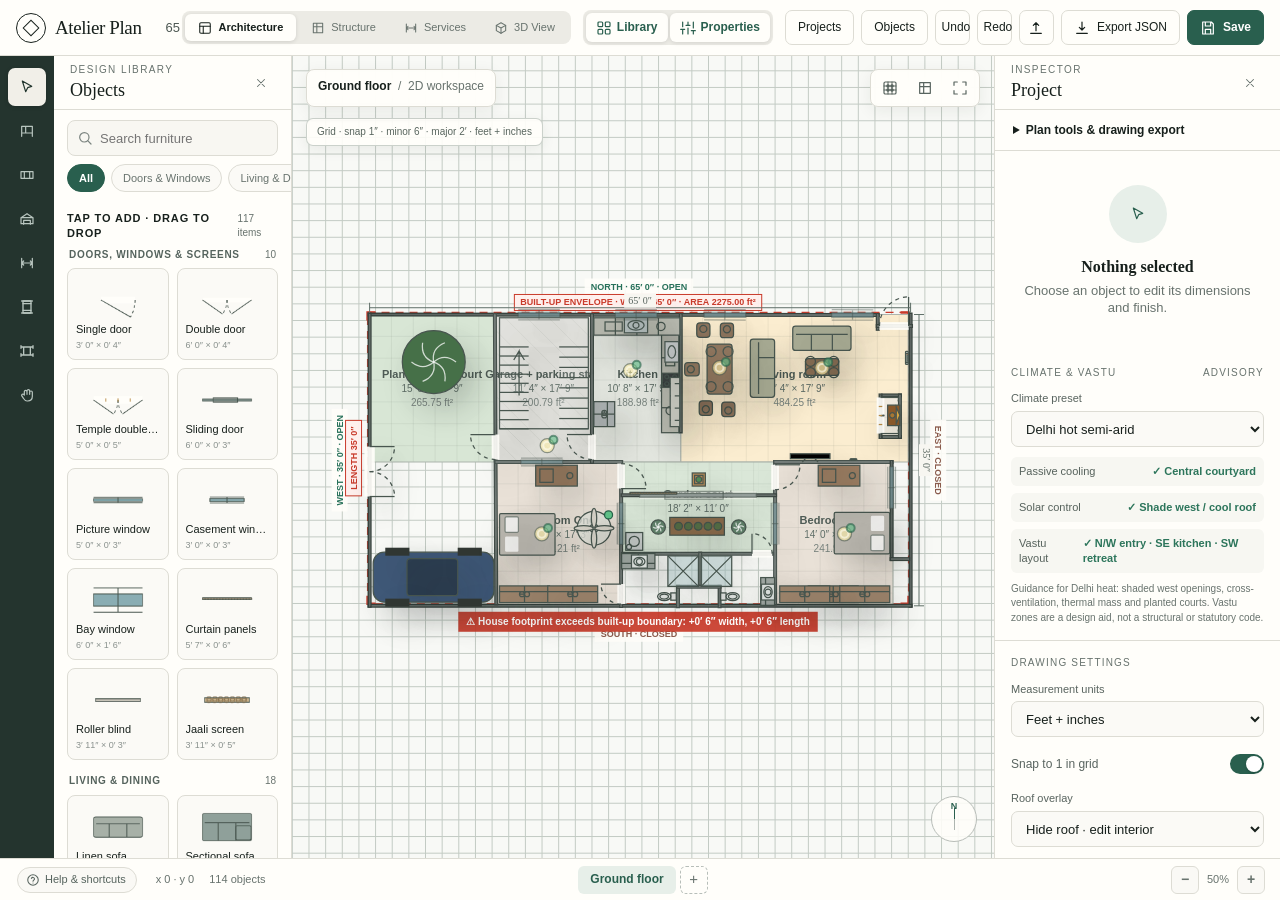
==== commit dbf88d82: "Add Lucknow structural workspace, frame analysis and reviewed fix proposals" ====
--- a/index.html
+++ b/index.html
@@ -622,6 +622,9 @@
   <script src="js/constants.js"></script>
   <script src="js/furniture-catalog.js"></script>
   <script src="js/services.js"></script>
+  <script src="js/structural-model.js"></script>
+  <script src="js/frame-solver.js"></script>
+  <script src="js/seismic-analysis.js"></script>
   <script src="js/project-model.js"></script>
   <script src="js/project-validation.js"></script>
   <script src="js/app-state.js"></script>
@@ -638,6 +641,8 @@
   <script src="js/project-library.js"></script>
   <script src="js/drawing-export.js"></script>
   <script src="js/accessibility.js"></script>
+  <script src="js/structural-proposals.js"></script>
+  <script src="js/structural-workspace.js"></script>
   <script src="js/app.js"></script>
 
   <!-- 3D renderer (Three.js) -->
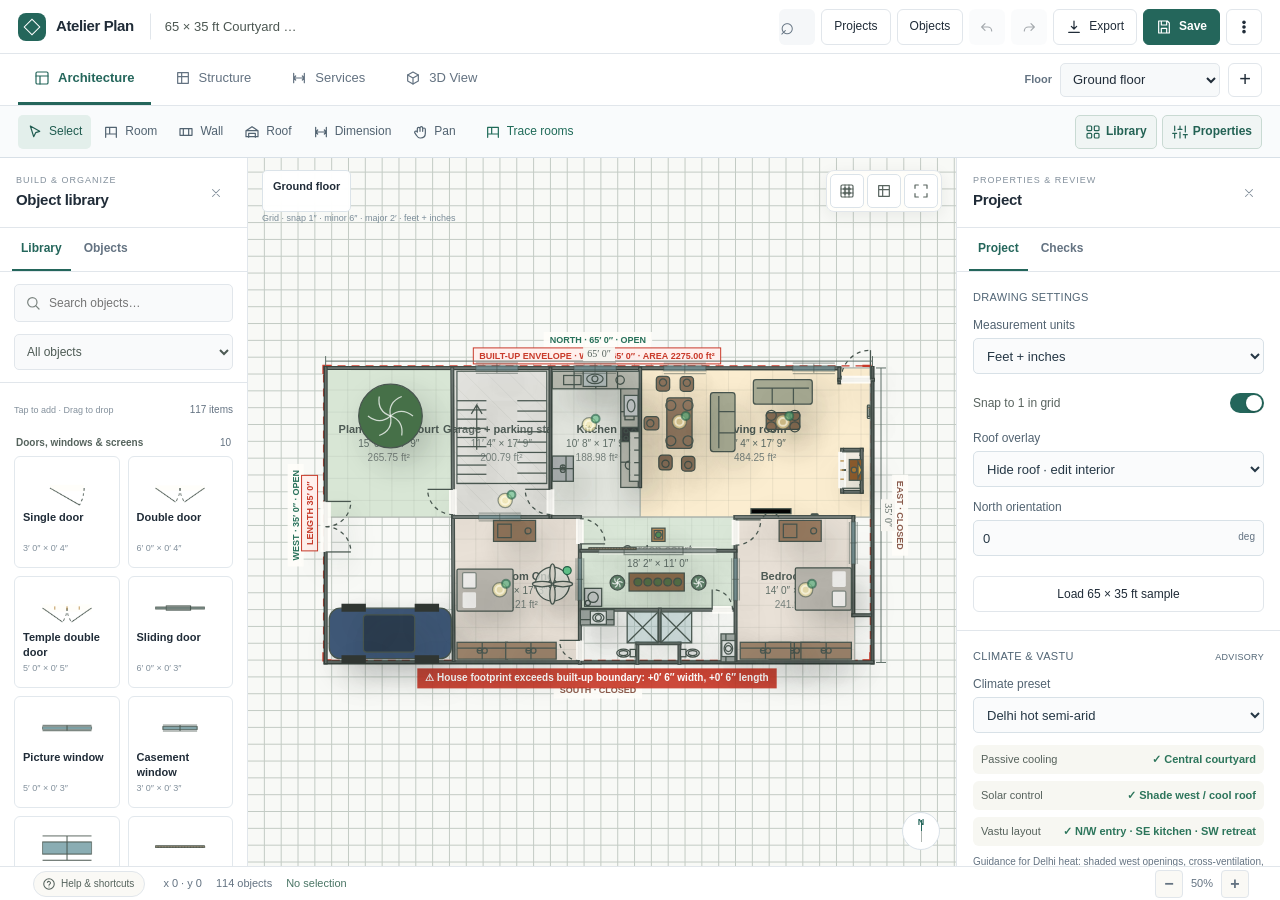
==== commit fae2cad9: "Redesign studio navigation and adaptive property sheets" ====
--- a/index.html
+++ b/index.html
@@ -7,6 +7,7 @@
   <meta name="theme-color" content="#f7f5ef" />
   <title>Atelier Plan — Spatial design studio</title>
   <link rel="stylesheet" href="css/styles.css">
+  <link rel="stylesheet" href="css/studio.css">
 </head>
 
 <body>
@@ -325,7 +326,7 @@
           <div class="render-badge">PBR · DRAG TO ORBIT · SHIFT+DRAG TO MOVE OBJECTS</div>
         </div>
         <div class="stage-top">
-          <div class="crumb"><strong id="floorLabel">Ground floor</strong>&nbsp;&nbsp;/&nbsp;&nbsp;<span
+          <div class="crumb"><strong id="floorLabel">Ground floor</strong><span
               id="workspaceModeLabel">2D workspace</span></div>
           <div class="canvas-actions">
             <button id="structureBtn" class="active" title="Toggle structural plan (hide/show pillars & beams)"><svg
@@ -349,7 +350,7 @@
           <div class="chip-info">
             <span class="chip-name" id="chipName">Item selected</span>
             <span class="chip-meta" id="chipMeta">Dimensions</span>
-          </          <div class="chip-actions">
+          </div><div class="chip-actions">
             <button class="chip-btn primary" id="chipEditBtn">Edit ⚙</button>
             <button class="chip-btn danger" id="chipDeleteBtn" title="Delete">✕</button>
           </div>
@@ -395,7 +396,6 @@
         <span id="zoomLabel">100%</span>
         <button id="zoomIn" title="Zoom in">+</button>
       </div>
-    </footer>      </div>
     </footer>
 
     <!-- Mobile Bottom Navigation Tab Bar (<= 768px) -->
@@ -479,6 +479,9 @@
         </div>
         <div class="help-section">
           <h4>Edit</h4>
+          <div class="help-row"><span>Search commands &amp; objects</span><kbd>Ctrl/⌘ + K</kbd></div>
+          <div class="help-row"><span>Switch workspace</span><kbd>Alt + 1–4</kbd></div>
+          <div class="help-row"><span>Save project</span><kbd>Ctrl/⌘ + S</kbd></div>
           <div class="help-row"><span>Copy</span><kbd>⌘/Ctrl + C</kbd></div>
           <div class="help-row"><span>Paste</span><kbd>⌘/Ctrl + V</kbd></div>
           <div class="help-row"><span>Duplicate</span><kbd>⌘/Ctrl + D</kbd></div>
@@ -643,6 +646,7 @@
   <script src="js/accessibility.js"></script>
   <script src="js/structural-proposals.js"></script>
   <script src="js/structural-workspace.js"></script>
+  <script src="js/studio-ui.js"></script>
   <script src="js/app.js"></script>
 
   <!-- 3D renderer (Three.js) -->
--- a/css/studio.css
+++ b/css/studio.css
@@ -0,0 +1,65 @@
+/* Studio shell: stable navigation, contextual tools, adaptive property sheets. */
+body.studio{--paper:#edf1f4;--surface:#fff;--ink:#202c38;--muted:#647382;--line:#e1e6eb;--green:#24665b;--green-soft:#e8f2ef;--radius:8px;background:var(--paper);font-size:13px}
+.studio [hidden]{display:none!important}
+.studio .app{grid-template-rows:54px 52px 52px minmax(0,1fr) 34px}
+.studio .topbar{padding:0 18px;background:#fff;gap:16px;backdrop-filter:none}
+.studio .brand{gap:10px}.studio .brand-mark{width:28px;height:28px;border-radius:8px;background:#24665b;border:0;color:white}.studio .brand-mark:before{border-color:white;width:10px;height:10px}
+.studio .brand-name{font-family:inherit;font-size:15px;font-weight:700;letter-spacing:-.4px}.studio .project-name{border-left:1px solid var(--line);border-radius:0;margin-left:6px;padding-left:14px;width:180px;font-weight:500}.studio .save-state{font-size:11px}
+.studio .button,.studio .icon-button{height:36px;min-width:36px;border-radius:6px;box-shadow:none;font-size:12px}.studio .icon-button{width:36px}.studio .top-actions{gap:6px}.studio .top-actions .optional{display:none}
+.studio #mobileMenuBtn{display:inline-flex}.studio #undoBtn,.studio #redoBtn{background:#f5f7f9;border-color:transparent}.studio button:disabled{opacity:.4;cursor:not-allowed}.studio #importBtn{display:none}
+.studio .command-launch{color:var(--muted);background:#f5f7f9;border-color:transparent;min-width:178px;justify-content:space-between}.studio kbd{font:10px ui-monospace,monospace;border:1px solid #d9e0e5;border-radius:4px;padding:3px;color:#647382;background:#fff}
+.studio .workspace-navigation{display:flex;align-items:center;justify-content:space-between;gap:16px;padding:0 18px;border-bottom:1px solid var(--line);background:#fff;min-width:0}
+.studio .view-switch{align-self:stretch;background:transparent;padding:0;gap:8px;border-radius:0;flex-wrap:nowrap;min-width:0}
+.studio .view-switch button{padding:0 16px;border-radius:0;border-bottom:3px solid transparent;font-size:13px;gap:8px;color:#637281;white-space:nowrap}
+.studio .view-switch button span{display:inline}.studio .view-switch button.active{border-bottom-color:var(--green);background:transparent;color:var(--green);box-shadow:none}.studio .view-switch button svg{width:16px;height:16px}
+.studio .level-picker{display:flex;align-items:center;gap:8px;margin-left:auto;min-width:0}.studio .level-picker label{font-size:11px;font-weight:600;color:var(--muted)}.studio .level-picker select{width:160px;height:34px;background:#f7f9fa;border:1px solid var(--line);border-radius:5px;padding:0 8px;min-width:0}.studio .level-picker .button{height:34px;font-size:20px;padding:0;width:34px;min-width:34px}
+.studio .studio-floor-display{display:none;align-items:center;gap:8px;font-size:11px}.studio[data-studio-view="3d"] .studio-floor-display{display:flex}.studio .studio-floor-display select{width:160px;border:1px solid var(--line);border-radius:5px;background:#f7f9fa;height:34px}
+.studio .studio-taskbar{display:flex;align-items:center;gap:10px;padding:0 18px;border-bottom:1px solid #d8e0e7;background:#f9fbfc;min-width:0;position:relative;z-index:15}
+.studio .toolrail{position:static;transform:none;display:flex!important;flex-direction:row;background:transparent;color:var(--ink);padding:0;gap:3px;border:0;border-radius:0;box-shadow:none;backdrop-filter:none;flex-shrink:0}
+.studio .toolrail .spacer{display:none}.studio .tool{width:auto;height:34px;display:flex;align-items:center;gap:6px;padding:0 9px;border-radius:5px;color:#526371;background:transparent;font-size:12px}.studio .tool-text{display:inline;font-size:12px}.studio .tool.active{background:#e3efeb;color:#205c50;box-shadow:none}.studio .tool:hover{background:#e9eef2;color:var(--ink)}.studio .tool[data-label]:after{display:none}
+.studio .context-commands{display:flex;align-items:center;gap:4px;min-width:0;overflow:auto;scrollbar-width:thin}.studio .task-button{display:inline-flex;align-items:center;justify-content:center;gap:6px;min-height:34px;border:1px solid transparent;border-radius:5px;background:transparent;padding:6px 9px;font-size:12px;font-weight:500;white-space:nowrap;cursor:pointer;color:#526371}.studio .task-button:hover{background:#e7eef2;border-color:#d5dfe6}.studio .context-commands .task-button:last-child{color:#206b59}
+.studio .task-panel-actions{margin-left:auto;flex-shrink:0}.studio .panel-switch-tabs{display:flex;background:transparent;padding:0;gap:5px}.studio .panel-tab-btn{height:34px;border:1px solid var(--line);border-radius:5px;padding:0 9px;background:white}.studio .panel-tab-btn.active{box-shadow:none;background:#f0f5f4;border-color:#c9dad3;color:#236254}
+.studio .workspace,.studio .workspace[data-discipline="structure"]{display:grid;grid-template-columns:248px minmax(0,1fr) 324px;transition:none;gap:0}.studio .workspace #catalogPanel{grid-column:1;display:flex}.studio .workspace #stage{grid-column:2}.studio .workspace #inspectorPanel{grid-column:3}.studio .workspace.hide-catalog{grid-template-columns:0 minmax(0,1fr) 324px}.studio .workspace.hide-inspector{grid-template-columns:248px minmax(0,1fr) 0}.studio .workspace.hide-catalog.hide-inspector{grid-template-columns:0 minmax(0,1fr) 0}.studio .workspace.hide-catalog #catalogPanel,.studio .workspace.hide-inspector #inspectorPanel{visibility:hidden}
+.studio .catalog,.studio .inspector{width:auto;position:static;height:auto;background:white;z-index:2}.studio .stage{position:relative;min-width:0;overflow:hidden;background:#edf1f4}.studio .panel-head{padding:16px;min-height:70px;border-bottom:1px solid var(--line);gap:8px}.studio .eyebrow{font-size:9px;letter-spacing:1px;color:#83909c}.studio .panel-title{font-size:15px;font-weight:650;margin-top:4px}.studio .panel-close-btn{display:flex;width:30px;height:30px;align-items:center;justify-content:center;background:transparent;color:#83909c;border-radius:5px}.studio .panel-close-btn:hover{background:#f0f3f5}.studio .inspector-back{font-size:10px;padding:0 6px;height:28px;margin-left:auto}
+.studio .library-tabs,.studio .property-tabs{display:flex;flex-shrink:0;border-bottom:1px solid var(--line);padding:0 12px;gap:4px;overflow:auto;min-height:44px}.studio .library-tabs button,.studio .property-tabs button{border-bottom:2px solid transparent;background:transparent;color:var(--muted);font-size:12px;font-weight:550;padding:11px 9px;cursor:pointer;white-space:nowrap}.studio .library-tabs button.active,.studio .property-tabs button.active{border-bottom-color:var(--green);color:var(--green)}
+.studio #catalogPanel[data-page="objects"]>.catalog-search,.studio #catalogPanel[data-page="objects"]>.category-tabs,.studio #catalogPanel[data-page="objects"]>.catalog-list{display:none}.studio #catalogPanel[data-page="library"]>.studio-tree{display:none}.studio #categoryPills{display:none}.studio .category-tabs{padding:0 14px 12px;border-bottom:1px solid var(--line)}.studio .category-tabs select{width:100%;height:36px;border:1px solid var(--line);background:#f9fafb;border-radius:5px;padding:0 8px;font-size:12px}.studio .catalog-search{margin:12px 14px;padding:8px 10px;border:1px solid var(--line);background:#f9fafb;min-height:38px;border-radius:5px}.studio .catalog-search input{font-size:12px;min-width:0;width:100%}.studio .catalog-list{padding:0 14px 14px}.studio .catalog-heading{padding:12px 0;font-size:10px}.studio .catalog-heading strong{font-weight:500;color:#83909c}.studio .object-grid{gap:8px;grid-template-columns:repeat(2,minmax(0,1fr))}.studio .object-card{background:#fff;border:1px solid #e2e8ed;border-radius:6px;min-height:112px;box-shadow:none;transition:border-color .15s}.studio .object-card:hover{border-color:#78a598;background:#f6faf8;transform:none}.studio .object-card>span{font-size:11px;font-weight:550}.studio .object-card small{font-size:9px;color:#82909c}.studio .cat-group-head{font-size:10px;text-transform:none;letter-spacing:0;font-weight:650}
+.studio .studio-tree{display:flex;flex-direction:column;min-height:0;overflow:hidden}.studio #studioObjectList{overflow:auto;padding:4px 8px 16px}.studio .tree-row{display:flex;width:100%;align-items:center;gap:10px;text-align:left;padding:10px;border-radius:6px;background:transparent;border:1px solid transparent;cursor:pointer;min-height:48px}.studio .tree-row.active{background:#e8f2ef;border-color:#cddfd6}.studio .tree-row:hover{background:#f1f5f7}.studio .tree-row strong{display:block;font-size:12px;font-weight:550}.studio .tree-row small{display:block;font-size:10px;color:#7a8a96;margin-top:3px}.studio .tree-symbol{width:26px;display:grid;place-items:center;color:#79918a}.studio .tree-symbol svg{width:16px;height:16px}
+.studio #catalogPanel[data-page="objects"]>.category-tabs{display:none!important}.studio .panel-title{font-family:inherit;letter-spacing:-.3px}.studio .studio-tree .catalog-search input{border:0;background:transparent;padding:0;height:auto;box-shadow:none}.studio .catalog[data-page="objects"] .panel-title{font-size:14px}
+.studio .catalog-search input{border:0;background:transparent;padding:0;height:auto;box-shadow:none}.studio .object-card>span{white-space:normal;line-height:1.35;min-height:30px}.studio .catalog-heading strong{font-size:9px;letter-spacing:0;text-transform:none}.studio .catalog-heading span{white-space:nowrap}.studio .catalog-heading{gap:8px}
+.studio .selection-actions{display:flex;gap:6px;padding:8px 14px;background:#f9fbfc;border-bottom:1px solid var(--line);flex-shrink:0}.studio .selection-actions .task-button{padding:5px 8px;font-size:11px}.studio .selection-actions .task-button:last-child{color:#a74b43;margin-left:auto}
+.studio .inspector-body{padding:0;overflow:auto;scroll-padding-block:18px}.studio .section{padding:18px 16px;border-bottom:1px solid var(--line);margin:0;border-radius:0}.studio .section-title{font-size:11px;letter-spacing:.3px;color:#526676;margin-bottom:12px}.studio .section-title span{font-size:9px}.studio .field label,.studio .struct-field{font-size:12px;color:#526371}.studio .field input[type="text"],.studio .field input[type="number"],.studio .field select,.studio .struct-field input,.studio .struct-field select{border:1px solid #d8e1e7;height:36px;padding:7px 9px;border-radius:5px;background:#fafbfc;font-size:13px;color:#253745}.studio .struct-field{margin:10px 0}.studio .struct-field input[type="text"]{min-width:0}.studio .struct-field input:focus,.studio .field input:focus,.studio select:focus{border-color:#3e8a75;background:white}.studio .field{margin-bottom:12px}.studio .struct-note{font-size:11px;color:#6d7d88}.studio .struct-actions{gap:8px}.studio .struct-actions .button{height:auto;min-height:36px}.studio .struct-schedule button{display:block;min-height:44px;height:auto;width:100%;text-align:left}.studio .studio-empty{padding:22px 16px;color:#75838e;font-size:12px;line-height:1.7}.studio details>summary{cursor:pointer;font-size:12px;font-weight:600;min-height:28px}.studio input[type="checkbox"]{accent-color:var(--green);width:16px;height:16px;vertical-align:middle}.studio .struct-layers label{min-height:30px;display:flex;align-items:center;gap:6px}.studio .quick-actions button,.studio .preset-row button{min-height:36px;border-radius:5px}.studio .delete-button{margin-top:10px;border:1px solid #f0d4d2;color:#ad4b45;background:#fff8f7}.studio textarea{padding:8px;border:1px solid var(--line);border-radius:5px;font:12px/1.6 ui-monospace,monospace}
+.studio .stage-top{top:12px;left:14px;right:14px}.studio .crumb{border:1px solid #dbe3e9;background:#fffffff0;border-radius:5px;box-shadow:none;font-size:11px;padding:8px 10px}.studio .crumb #workspaceModeLabel{display:none}.studio .canvas-actions button{height:34px;width:34px;background:#fff;border:1px solid #dbe3e9;border-radius:5px}.studio .grid-legend{top:54px;left:14px;font-size:9px;background:transparent;padding:0;color:#7a8c98}.studio .hint{bottom:14px;left:14px;background:#fff;border:1px solid #dde5eb;border-radius:5px;box-shadow:none;color:#6b7d89;font-size:10px;max-width:calc(100% - 90px)}.studio .compass{width:38px;height:38px;bottom:16px;right:16px;background:#fff;border:1px solid #dae2e9;box-shadow:none}.studio .render-badge{font-size:9px;background:#fff;color:#647888;box-shadow:none;bottom:16px}.studio #serviceRouteBar{top:66px!important;box-shadow:0 5px 18px #23374515}.studio #serviceRouteBar button{min-height:36px;border:1px solid var(--line);border-radius:5px;background:white;padding:0 10px}
+.studio .desktop-bottombar{display:flex!important;background:#fff;font-size:10px;padding:0 16px}.studio .status{gap:14px}.studio #floorTabs{display:none}.studio .zoom-controls{margin-left:auto}.studio .zoom-controls button{height:28px;width:28px;font-size:16px;border-radius:4px}.studio .help-btn{font-size:10px}.studio .studio-selection{color:#4a7565}.studio .floating-zoom-controls{display:none}
+.studio .studio-dialog{width:min(540px,calc(100vw - 24px));padding:24px;border-radius:12px;background:#fff}.studio .studio-dialog h2{font-size:20px;letter-spacing:-.4px;margin-top:4px}.studio .planning-tools{border:0;padding:0;max-height:none;overflow:visible}.studio .planning-tools details>*{margin:12px 0}.studio .planning-tools details .quick-actions{display:grid;grid-template-columns:1fr 1fr;gap:8px}.studio .planning-tools .quick-actions button{background:#f6f8fa;border:1px solid var(--line)}.studio .planning-tools>button{display:flex;width:100%;border:1px solid var(--line);background:#f6f8fa}.studio .planning-tools select{height:38px;padding:0 8px;border:1px solid var(--line);border-radius:5px}.studio .modal-header{align-items:center}.studio .modal-backdrop{background:#192c3d66;backdrop-filter:blur(3px)}.studio .modal{border-radius:12px}.studio #commandSearch{width:100%;padding:13px;border:1px solid #cddbd4;border-radius:6px;font-size:14px;background:#fafcfc}.studio #commandResults{margin-top:12px;max-height:45vh;overflow:auto}.studio .command-result{width:100%;padding:12px;display:flex;justify-content:space-between;background:white;border-radius:5px;text-align:left;font-size:12px;cursor:pointer;min-height:44px}.studio .command-result.active{background:#eaf3ef;color:#216551}.studio .command-result span{color:#7c9086}.studio .studio-note{color:#7c8b95;font-size:11px;margin:14px 0 0}.studio .mobile-menu-popover{top:48px;right:14px;background:#fff;border:1px solid var(--line);border-radius:8px}.studio .menu-item{min-height:40px}.studio .toast{top:auto;bottom:50px;white-space:normal;line-height:1.5;border-radius:6px;background:#234a40;font-size:12px;max-width:min(520px,90vw)}
+.studio :focus-visible{outline:2px solid #247b65;outline-offset:2px}.studio .view-switch :focus-visible,.studio .property-tabs :focus-visible,.studio .library-tabs :focus-visible{outline-offset:-4px}.studio .studio-taskbar button:focus-visible{outline-offset:-2px}
+@media(min-width:1200px){.studio #catalogPanel{display:flex!important}.studio .workspace.hide-catalog #catalogPanel{visibility:hidden}.studio .mobile-tabbar{display:none}}
+@media(max-width:1350px){.studio .command-launch{min-width:36px;width:36px;font-size:0;padding:0}.studio .command-launch:before{content:'⌕';font-size:24px}.studio .command-launch kbd{display:none}.studio .save-state{display:none}.studio .project-name{width:160px}}
+@media(min-width:700px) and (max-width:1199px){
+ .studio .app{grid-template-rows:52px 52px 52px minmax(0,1fr) 34px}.studio .topbar{padding:0 12px}.studio .brand-name{display:none}.studio .project-name{width:170px}.studio .top-actions .desktop-only{display:inline-flex!important}.studio #projectsBtn{display:none!important}.studio .workspace-navigation{padding:0 12px;gap:8px}.studio .view-switch{gap:0}.studio .view-switch button{padding:0 12px;font-size:12px}.studio .studio-taskbar{padding:0 10px;gap:6px}.studio .tool{padding:0 7px}.studio .tool-text{font-size:11px}.studio .task-panel-actions .panel-tab-btn span{display:none}
+ .studio .workspace,.studio .workspace[data-discipline="structure"],.studio .workspace.hide-catalog,.studio .workspace.hide-inspector,.studio .workspace.hide-catalog.hide-inspector{display:grid;grid-template-columns:minmax(0,1fr) 320px}
+ .studio .workspace #stage{display:block;position:relative;inset:auto;grid-column:1;grid-row:1;height:100%;width:100%}
+ .studio .workspace #catalogPanel,.studio .workspace #inspectorPanel{display:none;position:relative;inset:auto;grid-column:2;grid-row:1;width:100%;height:100%;visibility:visible}
+ .studio .workspace[data-mobile-tab="catalog"] #catalogPanel{display:flex!important}.studio .workspace[data-mobile-tab="inspector"] #inspectorPanel{display:flex!important}
+ .studio .workspace[data-mobile-tab="stage"]{grid-template-columns:minmax(0,1fr)}.studio .mobile-tabbar{display:none}.studio .stage-top{left:10px;right:10px}.studio .studio-floor-display label{display:none}.studio .studio-floor-display select{width:115px}.studio .level-picker select{width:120px}.studio .status #cursorPosition{display:none}
+}
+@media(max-width:699px){
+ .studio .app{grid-template-rows:52px 88px 52px minmax(0,1fr) calc(60px + var(--safe-bottom))}.studio .topbar{padding:0 10px;gap:5px}.studio .brand{flex:1;gap:6px}.studio .brand-name{display:none}.studio .brand-mark{width:26px;height:26px}.studio .project-name{border:0;margin:0;padding:0;width:100%;min-width:0;max-width:140px;font-size:12px}.studio .top-actions{gap:3px}.studio .top-actions .button,.studio .top-actions .icon-button{height:40px;min-width:36px}.studio #projectsBtn,.studio #objectsBtn,.studio .command-launch,.studio #redoBtn{display:none!important}.studio #saveBtn{padding:0 8px;gap:4px}.studio #saveBtn span{display:inline;font-size:11px}.studio #exportBtn{display:inline-flex!important;padding:0 8px}.studio #exportBtn span{display:inline;font-size:11px}.studio #exportBtn svg{display:none}
+ .studio .workspace-navigation{padding:0 8px;display:grid;grid-template-columns:1fr auto;grid-template-rows:44px 44px;gap:0}.studio .view-switch{grid-column:1 / -1;justify-content:space-between;width:100%;gap:0}.studio .view-switch button{justify-content:center;padding:0 8px;font-size:11px;flex:1;gap:5px}.studio .view-switch button svg{width:14px;height:14px}.studio .level-picker{margin:0;gap:6px;justify-self:start}.studio .level-picker select{width:150px;height:32px;font-size:12px}.studio .level-picker label{font-size:10px}.studio .level-picker .button{min-height:32px;height:32px;width:32px;min-width:32px}.studio .studio-floor-display{grid-column:2;grid-row:2}.studio .studio-floor-display label{display:none}.studio .studio-floor-display select{width:120px;font-size:10px;height:32px}
+ .studio .studio-taskbar{padding:0 8px;gap:4px;overflow:auto;scrollbar-width:none}.studio .toolrail{gap:2px}.studio .tool{height:44px;padding:0 7px;min-width:44px;flex-direction:column;justify-content:center;gap:3px}.studio .tool-text{font-size:9px}.studio .tool svg{width:15px;height:15px}.studio .tool.active{border-radius:5px}.studio .context-commands{flex-shrink:0;overflow:visible;gap:2px}.studio .task-button{min-height:44px;font-size:10px;padding:5px 8px;gap:4px}.studio .task-button svg{width:14px;height:14px}.studio .task-panel-actions{display:none}
+ .studio .workspace,.studio .workspace[data-discipline="structure"],.studio .workspace.hide-catalog,.studio .workspace.hide-inspector,.studio .workspace.hide-catalog.hide-inspector{display:block;position:relative;height:100%;width:100%}
+ .studio .workspace #stage,.studio .workspace #catalogPanel,.studio .workspace #inspectorPanel{display:none;position:absolute;inset:0;width:100%;height:100%;visibility:visible}
+ .studio .workspace[data-mobile-tab="stage"] #stage{display:block}.studio .workspace[data-mobile-tab="catalog"] #catalogPanel{display:flex!important}.studio .workspace[data-mobile-tab="inspector"] #inspectorPanel{display:flex!important}
+ .studio .desktop-bottombar{display:none!important}.studio .mobile-tabbar{display:grid;grid-template-columns:repeat(4,1fr);height:100%;padding-bottom:var(--safe-bottom);background:white;border-top:1px solid var(--line)}.studio .mobile-tab{min-height:52px;border-radius:0;color:#738593;gap:3px}.studio .mobile-tab.active{background:#eef6f2;color:#246956}.studio .mobile-tab span{font-size:10px}.studio .mobile-tab .tab-icon-wrap{background:transparent;padding:0;height:22px}.studio .mobile-tab.active .tab-icon-wrap{background:transparent}.studio .mobile-tab svg{width:18px;height:18px}
+ .studio .panel-head{padding:12px 16px;min-height:60px}.studio .property-tabs,.studio .library-tabs{min-height:44px}.studio .property-tabs button,.studio .library-tabs button{min-height:44px;padding:10px 12px}.studio .field input[type="text"],.studio .field input[type="number"],.studio .field select,.studio .struct-field input,.studio .struct-field select{height:44px;font-size:16px}.studio .catalog-search{height:44px}.studio .catalog-search input{font-size:16px}.studio .category-tabs select{height:44px;font-size:14px}.studio .object-grid{grid-template-columns:repeat(2,minmax(0,1fr));gap:10px}.studio .object-card{min-height:118px}.studio .object-card>span{font-size:12px}.studio .object-card small{font-size:11px}.studio .tree-row{min-height:56px}.studio .button,.studio .quick-actions button,.studio .preset-row button,.studio .delete-button,.studio .struct-actions .button{min-height:44px}.studio .panel-close-btn{height:40px;width:40px}.studio .struct-field{font-size:13px}.studio .struct-layers label{min-height:44px}.studio .struct-layers input{width:20px;height:20px}.studio .switch{min-width:40px;min-height:26px}
+ .studio .stage-top{top:8px;left:8px;right:8px}.studio .crumb{font-size:10px;padding:7px 8px;max-width:calc(100% - 110px)}.studio .canvas-actions{gap:5px}.studio .canvas-actions button{width:40px;height:40px}.studio #structureBtn{display:none!important}.studio .grid-legend{top:50px;left:8px;right:8px;font-size:8px}.studio .hint{bottom:62px;left:8px;font-size:9px;padding:5px 8px}.studio .compass{bottom:68px;right:8px}.studio .floating-zoom-controls{display:flex;bottom:10px;right:8px;border-radius:6px;box-shadow:none}.studio .floating-zoom-controls button{width:40px;height:40px}.studio .mobile-selection-chip{bottom:10px;left:8px;right:auto;max-width:calc(100% - 152px);border-radius:6px;box-shadow:none;padding:6px 8px;gap:5px}.studio .chip-actions .chip-btn{height:36px;padding:0 8px;font-size:11px}.studio #chipDeleteBtn{display:none}.studio .chip-info{min-width:0}.studio .chip-name{font-size:11px;overflow:hidden;text-overflow:ellipsis;white-space:nowrap}.studio .chip-meta{font-size:9px}.studio .render-badge{bottom:60px;left:8px;right:8px;font-size:8px}.studio #serviceRouteBar{top:55px!important;left:8px!important;right:8px!important;padding:8px!important;gap:5px!important;font-size:10px}.studio #serviceRouteBar button{min-height:40px}.studio .toast{bottom:calc(76px + var(--safe-bottom));font-size:11px}.studio .studio-dialog{padding:18px;max-height:calc(90dvh - var(--safe-bottom));overflow:auto}.studio .studio-dialog h2{font-size:18px}.studio #commandSearch{font-size:16px}.studio .planning-tools .quick-actions button{min-height:44px}.studio .planning-tools select{height:44px;font-size:16px}.studio .menu-item{min-height:44px}
+}
+@media(prefers-reduced-motion:reduce){.studio *{transition:none!important;animation:none!important}}
+@media(min-width:700px){.studio .mobile-selection-chip{display:none!important}}
+@media(min-width:700px) and (max-width:1199px){.studio .task-panel-actions .panel-tab-btn span{display:inline}}
+@media(min-width:700px) and (max-width:1199px){.studio .tool,.studio .task-button,.studio .panel-tab-btn,.studio .top-actions .button,.studio .top-actions .icon-button{height:44px;min-height:44px}.studio .level-picker select,.studio .level-picker .button{height:44px;min-height:44px}.studio .field input[type="text"],.studio .field input[type="number"],.studio .field select,.studio .struct-field input,.studio .struct-field select{height:44px}.studio .panel-close-btn{width:44px;height:44px}}
+.studio #importBtn{display:none!important}
+.studio .hint{transform:none;white-space:normal;text-align:left;line-height:1.5}.studio .grid-legend{border:0;box-shadow:none}.studio .mobile-selection-chip{transform:none;animation:none}
+.studio .catalog-search{display:flex;align-items:center;gap:8px}.studio .catalog-search svg{position:static;flex-shrink:0}.studio #inspectorBody .preset-row{display:none}
+@media(max-width:699px){.studio .level-picker select{height:40px}.studio .level-picker .button{height:44px;min-height:44px;width:44px;min-width:44px}}
+@media(max-width:699px){.studio[data-studio-view="structure"] .app{grid-template-rows:52px 88px 96px minmax(0,1fr) calc(60px + var(--safe-bottom))}.studio[data-studio-view="structure"] .studio-taskbar{display:grid;grid-template-columns:88px minmax(0,1fr);align-items:center;overflow:visible}.studio[data-studio-view="structure"] .toolrail{display:flex!important;flex-direction:column;gap:0}.studio[data-studio-view="structure"] .context-commands{display:grid;grid-template-columns:repeat(4,minmax(0,1fr));gap:2px}.studio[data-studio-view="structure"] .task-button{white-space:normal;font-size:9px;padding:4px 2px;flex-direction:column;gap:3px}.studio[data-studio-view="structure"] .tool{flex-direction:row;width:80px}.studio[data-studio-view="structure"] .task-button svg{display:none}}
+@media print{.studio .workspace-navigation,.studio .studio-taskbar,.studio #studioExport,.studio #commandPalette{display:none!important}}
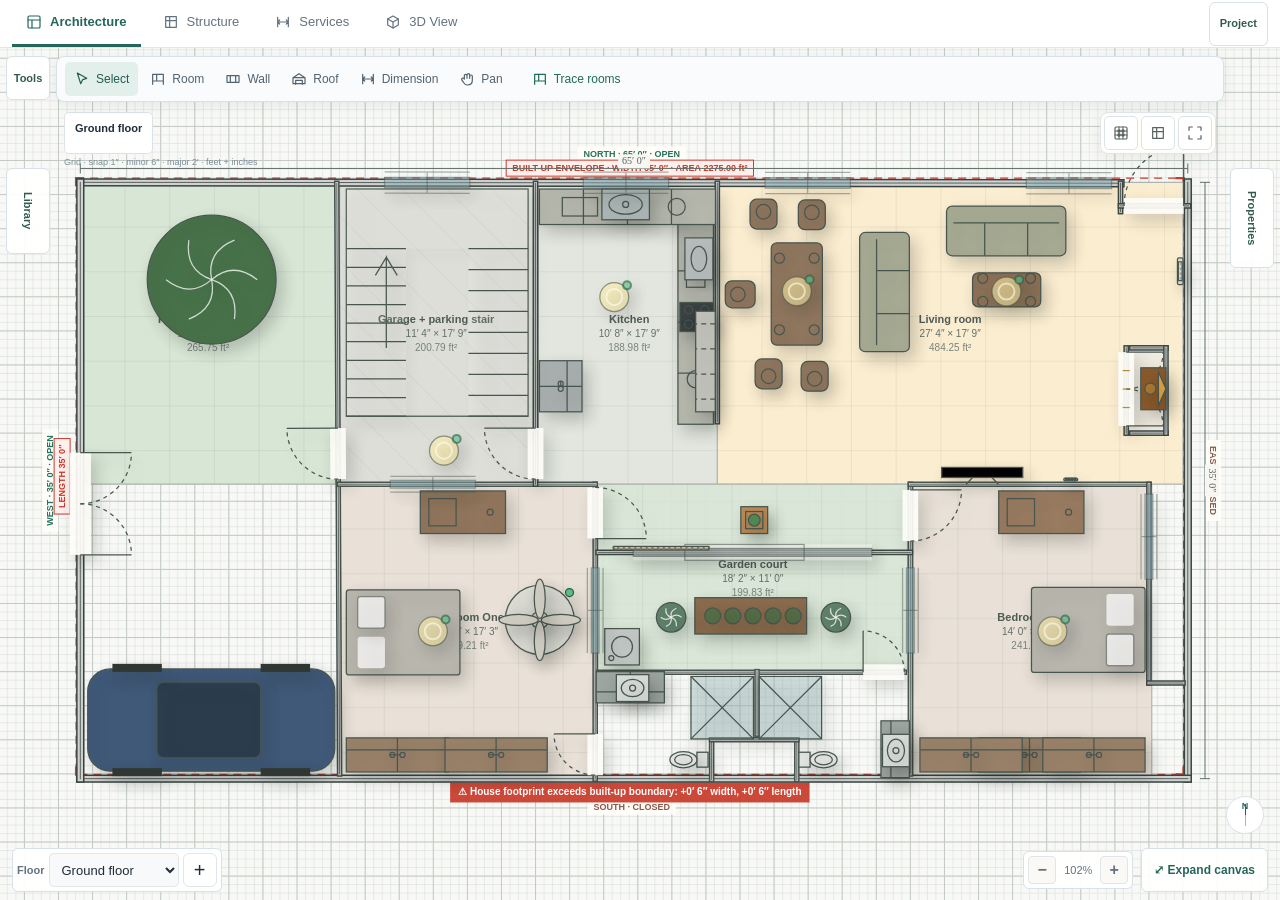
==== commit f05278ec: "Reclaim canvas space with auto-hiding overlays and expand mode" ====
--- a/index.html
+++ b/index.html
@@ -8,6 +8,7 @@
   <title>Atelier Plan — Spatial design studio</title>
   <link rel="stylesheet" href="css/styles.css">
   <link rel="stylesheet" href="css/studio.css">
+  <link rel="stylesheet" href="css/canvas-space.css">
 </head>
 
 <body>
@@ -647,6 +648,7 @@
   <script src="js/structural-proposals.js"></script>
   <script src="js/structural-workspace.js"></script>
   <script src="js/studio-ui.js"></script>
+  <script src="js/canvas-space.js"></script>
   <script src="js/app.js"></script>
 
   <!-- 3D renderer (Three.js) -->
--- a/css/canvas-space.css
+++ b/css/canvas-space.css
@@ -0,0 +1,73 @@
+/* The stage owns all available space; every revealed sheet floats above it. */
+body.studio.canvas-space .app{grid-template-rows:48px minmax(0,1fr);position:relative}
+body.studio.canvas-space .workspace-navigation{grid-row:1;padding:0 12px;gap:8px;display:flex}
+body.studio.canvas-space .workspace-navigation .view-switch{flex:1;justify-content:flex-start}
+body.studio.canvas-space .workspace-navigation .view-switch button{padding:0 14px}
+body.studio.canvas-space #workspace{grid-row:2;display:block;position:relative;overflow:hidden;min-height:0}
+body.studio.canvas-space #workspace #stage{display:block!important;position:absolute;inset:0;grid-column:auto;visibility:visible}
+body.studio.canvas-space #workspace #catalogPanel,body.studio.canvas-space #workspace #inspectorPanel{display:flex!important;position:absolute;top:0;bottom:58px;width:min(340px,calc(100% - 56px));height:auto;z-index:35;visibility:hidden;pointer-events:none;box-shadow:0 8px 30px #1b304733;grid-column:auto;border:1px solid #d8e1e7;transition:none}
+body.studio.canvas-space #workspace #catalogPanel{left:0}
+body.studio.canvas-space #workspace #inspectorPanel{right:0}
+body.studio.canvas-space #workspace .space-open{visibility:visible!important;pointer-events:auto!important}
+body.studio.canvas-space .topbar{position:absolute;inset:0 0 auto;height:54px;z-index:45;visibility:hidden;pointer-events:none;box-shadow:0 6px 20px #1b304726}
+body.studio.canvas-space .studio-taskbar{position:absolute;left:56px;right:56px;top:8px;min-height:44px;height:auto;padding:5px 8px;border:1px solid #d8e1e7;border-radius:8px;box-shadow:0 3px 14px #1b304716;visibility:hidden;pointer-events:none;z-index:20;display:flex;flex-wrap:nowrap}
+body.studio.canvas-space .task-panel-actions{display:none}
+body.studio.canvas-space .stage-top{top:64px;left:64px;right:64px}
+body.studio.canvas-space .grid-legend{top:108px;left:64px}
+body.studio.canvas-space .space-handle{height:44px;min-width:44px;border:1px solid #d8e1e7;border-radius:6px;background:#fffffff2;color:#315b50;font-size:11px;font-weight:600;cursor:pointer;z-index:40;padding:0 10px}
+body.studio.canvas-space #stage>.space-handle{position:absolute}
+body.studio.canvas-space .space-catalog{left:6px;top:120px;writing-mode:vertical-rl;height:86px;width:38px}
+body.studio.canvas-space .space-inspector{right:6px;top:120px;writing-mode:vertical-rl;height:100px;width:38px}
+body.studio.canvas-space .space-tools{left:6px;top:8px;width:44px;padding:0}
+body.studio.canvas-space .canvas-bottom{position:absolute;left:12px;right:12px;bottom:8px;display:flex;flex-wrap:wrap;align-items:center;gap:8px;z-index:40;pointer-events:none}
+body.studio.canvas-space .canvas-bottom>*{pointer-events:auto;background:#fffffff2;border-radius:6px;border:1px solid #d8e1e7;padding:4px}
+body.studio.canvas-space .level-picker{margin:0;gap:4px}
+body.studio.canvas-space .level-picker select{width:130px}
+body.studio.canvas-space .zoom-controls{margin-left:auto;display:flex!important}
+body.studio.canvas-space #expandCanvas{height:44px;white-space:nowrap;font-weight:600;color:#24665b;padding:0 12px}
+body.studio.canvas-space .focus-view-controls{display:none}
+body.studio.canvas-space.canvas-focus .canvas-bottom{justify-content:flex-end}
+body.studio.canvas-space.canvas-focus .canvas-bottom>.level-picker,body.studio.canvas-space.canvas-focus .canvas-bottom>.zoom-controls,body.studio.canvas-space.canvas-focus .canvas-bottom>.studio-floor-display{display:none!important}
+body.studio.canvas-space.canvas-focus .canvas-bottom.bottom-open>.level-picker,body.studio.canvas-space.canvas-focus .canvas-bottom.bottom-open>.zoom-controls{display:flex!important}
+body.studio.canvas-space.canvas-focus .focus-view-controls{display:block;height:44px}
+body.studio.canvas-space.canvas-focus .stage-top,body.studio.canvas-space.canvas-focus .grid-legend,body.studio.canvas-space.canvas-focus .hint,body.studio.canvas-space.canvas-focus .compass,body.studio.canvas-space.canvas-focus .mobile-selection-chip{visibility:hidden}
+body.studio.canvas-space .desktop-bottombar,body.studio.canvas-space .mobile-tabbar,body.studio.canvas-space .floating-zoom-controls{display:none!important}
+body.studio.canvas-space .hint{bottom:66px;left:64px;max-width:calc(100% - 140px)}
+body.studio.canvas-space .compass{bottom:66px;right:16px}
+body.studio.canvas-space .mobile-selection-chip{bottom:114px;left:64px;max-width:calc(100% - 128px)}
+body.studio.canvas-space.canvas-focus .app{grid-template-rows:minmax(0,1fr)}
+body.studio.canvas-space.canvas-focus #workspace{grid-row:1}
+body.studio.canvas-space.canvas-focus .workspace-navigation{position:absolute;top:0;left:56px;right:56px;z-index:44;height:48px;visibility:hidden;pointer-events:none}
+body.studio.canvas-space.canvas-focus .workspace-navigation:focus-within,body.studio.canvas-space.canvas-focus .workspace-navigation:hover{visibility:visible;pointer-events:auto}
+body.studio.canvas-space.canvas-focus .workspace-navigation.space-open{visibility:visible;pointer-events:auto;top:54px}
+body.studio.canvas-space.canvas-focus .space-project{position:fixed;top:4px;right:6px;visibility:visible;pointer-events:auto}
+@media(max-width:900px){
+ body.studio.canvas-space .tool-text{display:none}
+ body.studio.canvas-space .studio-taskbar{overflow-x:auto;gap:4px}
+ body.studio.canvas-space .context-commands{overflow:visible;flex-shrink:0;display:flex;grid-template-columns:none}
+ body.studio.canvas-space .context-commands .task-button,body.studio.canvas-space .tool{min-height:44px;height:44px}
+ body.studio.canvas-space .topbar .brand{display:none}
+ body.studio.canvas-space .top-actions{width:100%;justify-content:space-between}
+}
+@media(max-width:699px){
+ body.studio.canvas-space .workspace-navigation{height:48px;padding:0 6px;flex-wrap:nowrap}
+ body.studio.canvas-space .workspace-navigation .view-switch{height:48px;gap:0;flex:1;min-width:0}
+ body.studio.canvas-space .workspace-navigation .view-switch button{padding:0 7px;font-size:11px;gap:3px;min-width:0;flex:1}
+ body.studio.canvas-space .workspace-navigation .view-switch button svg{display:none}
+ body.studio.canvas-space .space-project{padding:0 6px;min-width:44px}
+ body.studio.canvas-space .studio-taskbar{left:56px;right:6px;top:6px;min-height:54px;display:flex}
+ body.studio.canvas-space .toolrail{width:auto;flex-direction:row}
+ body.studio.canvas-space .canvas-bottom{left:6px;right:6px;gap:4px}
+ body.studio.canvas-space .level-picker label{display:none}
+ body.studio.canvas-space .level-picker select{width:94px;height:36px}
+ body.studio.canvas-space .level-picker .button{width:32px;min-width:32px}
+ body.studio.canvas-space #expandCanvas{font-size:11px;padding:0 6px}
+ body.studio.canvas-space .zoom-controls{gap:0;padding:2px}
+ body.studio.canvas-space .zoom-controls button{width:28px;height:38px}
+ body.studio.canvas-space #zoomLabel{font-size:9px;min-width:32px}
+ body.studio.canvas-space[data-studio-view="3d"]:not(.canvas-focus) .studio-floor-display,body.studio.canvas-space[data-studio-view="3d"].canvas-focus .bottom-open>.studio-floor-display{display:flex!important}
+ body.studio.canvas-space .studio-floor-display label{display:none}
+ body.studio.canvas-space .studio-floor-display select{width:112px}
+ body.studio.canvas-space .hint{left:54px;font-size:9px}
+}
+@media print{body.studio.canvas-space .space-handle,body.studio.canvas-space .canvas-bottom{display:none!important}}
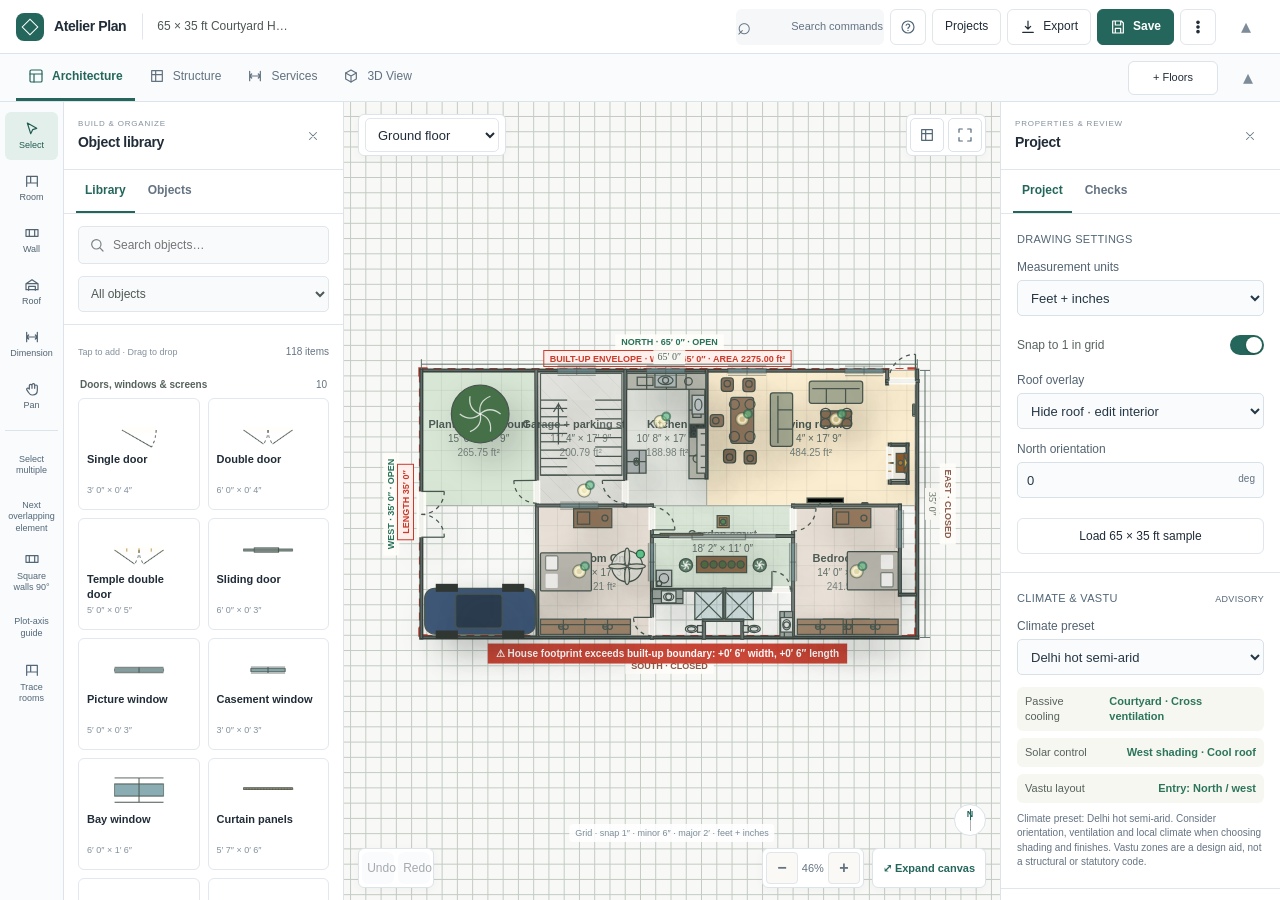
==== commit ad42625f: "Improve layout editing, stair connections, and read-only sharing" ====
--- a/index.html
+++ b/index.html
@@ -376,7 +376,7 @@
               <use href="#i-close" />
             </svg></button>
         </div>
-        <div class="planning-tools" id="planningTools"><details><summary>Plan tools & drawing export</summary><button class="button" id="traceRoomsBtn">Trace closed rooms from walls</button><label for="floorViewMode">3D floor display</label><select id="floorViewMode"><option value="active">Active floor</option><option value="all">Stack all floors at their elevations</option></select><label for="drawingScale">Drawing scale</label><select id="drawingScale"><option value="50">1:50</option><option value="100" selected>1:100</option><option value="200">1:200</option></select><div class="quick-actions"><button id="exportSvgBtn">Export SVG</button><button id="exportPdfBtn">Export PDF</button><button id="printPlanBtn">Print drawing</button></div><p>Print at 100% size to preserve the selected scale. Traced rooms follow wall boundaries.</p></details></div>
+<div class="planning-tools" id="planningTools"><details><summary>Plan tools & drawing export</summary><button class="button" id="traceRoomsBtn">Trace closed rooms from walls</button><button id="floorViewMode" class="icon-button" aria-label="Show all floors in 3D" aria-pressed="false" title="Show all floors in 3D">▱</button><label for="drawingScale">Drawing scale</label><select id="drawingScale"><option value="50">1:50</option><option value="100" selected>1:100</option><option value="200">1:200</option></select><div class="quick-actions"><button id="exportSvgBtn">Export SVG</button><button id="exportPdfBtn">Export PDF</button><button id="printPlanBtn">Print drawing</button></div><p>Print at 100% size to preserve the selected scale. Traced rooms follow wall boundaries.</p></details></div>
         <div class="inspector-body" id="inspectorBody"></div>
       </aside>
     </section>
@@ -440,21 +440,25 @@
   <div class="modal-backdrop" id="floorModal">
     <div class="modal">
       <div class="modal-header">
-        <h2>Building Levels</h2>
+        <h2>Floors &amp; 3D stack</h2>
         <button class="panel-close-btn" id="closeFloorModalBtn" title="Close"><svg class="icon">
             <use href="#i-close" />
           </svg></button>
       </div>
+      <p>Highest floor first. Move a floor up or down to exchange its level with its neighbour. Elevations are measured from ground zero.</p>
       <div class="floor-list-modal" id="floorListModal"></div>
-      <label><input type="checkbox" id="copyFloorContents"> Copy rooms, walls, and objects from current floor</label>
+      <p id="floorManagerNotice" role="status" aria-live="polite"></p>
       <div class="modal-divider"></div>
       <h3 style="margin:12px 0 6px;font-size:14px;font-weight:600">Add a new floor</h3>
-      <p style="margin:0 0 14px">Set elevation relative to ground level.</p>
+      <div class="field"><label for="newFloorBelow">Above floor</label><select id="newFloorBelow"></select></div>
+      <div class="field"><label for="newFloorGap">Floor-to-floor height <span class="unit-label">cm</span></label><input id="newFloorGap" type="text" /></div>
+      <p id="floorStackPreview" role="status" aria-live="polite"></p>
       <div class="field"><label>Floor name</label><input id="newFloorName" type="text" value="First floor" /></div>
-      <div class="field"><label>Elevation</label>
+      <div class="field"><label for="newFloorElevation">Resulting elevation (editable for basements / split levels)</label>
         <div class="input-unit"><input id="newFloorElevation" type="text" value="300" /><span
             id="newFloorElevationUnit">cm</span></div>
       </div>
+      <label><input type="checkbox" id="copyFloorContents"> Copy all contents from current floor, including structure and services</label>
       <div class="modal-actions"><button class="button" id="cancelFloor">Cancel</button><button class="button primary"
           id="confirmFloor">Add floor</button></div>
     </div>
@@ -626,6 +630,7 @@
   <script src="js/constants.js"></script>
   <script src="js/furniture-catalog.js"></script>
   <script src="js/services.js"></script>
+  <script src="js/stairs.js"></script>
   <script src="js/structural-model.js"></script>
   <script src="js/frame-solver.js"></script>
   <script src="js/seismic-analysis.js"></script>
@@ -647,8 +652,11 @@
   <script src="js/accessibility.js"></script>
   <script src="js/structural-proposals.js"></script>
   <script src="js/structural-workspace.js"></script>
+  <script src="js/plan-settings.js"></script>
+  <script src="js/stair-connections.js"></script>
   <script src="js/studio-ui.js"></script>
   <script src="js/canvas-space.js"></script>
+  <script src="js/read-only.js"></script>
   <script src="js/app.js"></script>
 
   <!-- 3D renderer (Three.js) -->
--- a/css/canvas-space.css
+++ b/css/canvas-space.css
@@ -1,73 +1,158 @@
-/* The stage owns all available space; every revealed sheet floats above it. */
-body.studio.canvas-space .app{grid-template-rows:48px minmax(0,1fr);position:relative}
-body.studio.canvas-space .workspace-navigation{grid-row:1;padding:0 12px;gap:8px;display:flex}
-body.studio.canvas-space .workspace-navigation .view-switch{flex:1;justify-content:flex-start}
-body.studio.canvas-space .workspace-navigation .view-switch button{padding:0 14px}
-body.studio.canvas-space #workspace{grid-row:2;display:block;position:relative;overflow:hidden;min-height:0}
-body.studio.canvas-space #workspace #stage{display:block!important;position:absolute;inset:0;grid-column:auto;visibility:visible}
-body.studio.canvas-space #workspace #catalogPanel,body.studio.canvas-space #workspace #inspectorPanel{display:flex!important;position:absolute;top:0;bottom:58px;width:min(340px,calc(100% - 56px));height:auto;z-index:35;visibility:hidden;pointer-events:none;box-shadow:0 8px 30px #1b304733;grid-column:auto;border:1px solid #d8e1e7;transition:none}
-body.studio.canvas-space #workspace #catalogPanel{left:0}
-body.studio.canvas-space #workspace #inspectorPanel{right:0}
-body.studio.canvas-space #workspace .space-open{visibility:visible!important;pointer-events:auto!important}
-body.studio.canvas-space .topbar{position:absolute;inset:0 0 auto;height:54px;z-index:45;visibility:hidden;pointer-events:none;box-shadow:0 6px 20px #1b304726}
-body.studio.canvas-space .studio-taskbar{position:absolute;left:56px;right:56px;top:8px;min-height:44px;height:auto;padding:5px 8px;border:1px solid #d8e1e7;border-radius:8px;box-shadow:0 3px 14px #1b304716;visibility:hidden;pointer-events:none;z-index:20;display:flex;flex-wrap:nowrap}
-body.studio.canvas-space .task-panel-actions{display:none}
-body.studio.canvas-space .stage-top{top:64px;left:64px;right:64px}
-body.studio.canvas-space .grid-legend{top:108px;left:64px}
-body.studio.canvas-space .space-handle{height:44px;min-width:44px;border:1px solid #d8e1e7;border-radius:6px;background:#fffffff2;color:#315b50;font-size:11px;font-weight:600;cursor:pointer;z-index:40;padding:0 10px}
-body.studio.canvas-space #stage>.space-handle{position:absolute}
-body.studio.canvas-space .space-catalog{left:6px;top:120px;writing-mode:vertical-rl;height:86px;width:38px}
-body.studio.canvas-space .space-inspector{right:6px;top:120px;writing-mode:vertical-rl;height:100px;width:38px}
-body.studio.canvas-space .space-tools{left:6px;top:8px;width:44px;padding:0}
-body.studio.canvas-space .canvas-bottom{position:absolute;left:12px;right:12px;bottom:8px;display:flex;flex-wrap:wrap;align-items:center;gap:8px;z-index:40;pointer-events:none}
-body.studio.canvas-space .canvas-bottom>*{pointer-events:auto;background:#fffffff2;border-radius:6px;border:1px solid #d8e1e7;padding:4px}
-body.studio.canvas-space .level-picker{margin:0;gap:4px}
-body.studio.canvas-space .level-picker select{width:130px}
-body.studio.canvas-space .zoom-controls{margin-left:auto;display:flex!important}
-body.studio.canvas-space #expandCanvas{height:44px;white-space:nowrap;font-weight:600;color:#24665b;padding:0 12px}
-body.studio.canvas-space .focus-view-controls{display:none}
-body.studio.canvas-space.canvas-focus .canvas-bottom{justify-content:flex-end}
-body.studio.canvas-space.canvas-focus .canvas-bottom>.level-picker,body.studio.canvas-space.canvas-focus .canvas-bottom>.zoom-controls,body.studio.canvas-space.canvas-focus .canvas-bottom>.studio-floor-display{display:none!important}
-body.studio.canvas-space.canvas-focus .canvas-bottom.bottom-open>.level-picker,body.studio.canvas-space.canvas-focus .canvas-bottom.bottom-open>.zoom-controls{display:flex!important}
-body.studio.canvas-space.canvas-focus .focus-view-controls{display:block;height:44px}
-body.studio.canvas-space.canvas-focus .stage-top,body.studio.canvas-space.canvas-focus .grid-legend,body.studio.canvas-space.canvas-focus .hint,body.studio.canvas-space.canvas-focus .compass,body.studio.canvas-space.canvas-focus .mobile-selection-chip{visibility:hidden}
-body.studio.canvas-space .desktop-bottombar,body.studio.canvas-space .mobile-tabbar,body.studio.canvas-space .floating-zoom-controls{display:none!important}
-body.studio.canvas-space .hint{bottom:66px;left:64px;max-width:calc(100% - 140px)}
-body.studio.canvas-space .compass{bottom:66px;right:16px}
-body.studio.canvas-space .mobile-selection-chip{bottom:114px;left:64px;max-width:calc(100% - 128px)}
-body.studio.canvas-space.canvas-focus .app{grid-template-rows:minmax(0,1fr)}
-body.studio.canvas-space.canvas-focus #workspace{grid-row:1}
-body.studio.canvas-space.canvas-focus .workspace-navigation{position:absolute;top:0;left:56px;right:56px;z-index:44;height:48px;visibility:hidden;pointer-events:none}
-body.studio.canvas-space.canvas-focus .workspace-navigation:focus-within,body.studio.canvas-space.canvas-focus .workspace-navigation:hover{visibility:visible;pointer-events:auto}
-body.studio.canvas-space.canvas-focus .workspace-navigation.space-open{visibility:visible;pointer-events:auto;top:54px}
-body.studio.canvas-space.canvas-focus .space-project{position:fixed;top:4px;right:6px;visibility:visible;pointer-events:auto}
-@media(max-width:900px){
- body.studio.canvas-space .tool-text{display:none}
- body.studio.canvas-space .studio-taskbar{overflow-x:auto;gap:4px}
- body.studio.canvas-space .context-commands{overflow:visible;flex-shrink:0;display:flex;grid-template-columns:none}
- body.studio.canvas-space .context-commands .task-button,body.studio.canvas-space .tool{min-height:44px;height:44px}
- body.studio.canvas-space .topbar .brand{display:none}
- body.studio.canvas-space .top-actions{width:100%;justify-content:space-between}
+/* Aligned editor shell. Explicit collapse changes layout; hover never does. */
+body.studio.canvas-space .app{--rail:64px;--library:280px;--properties:280px;--project-height:54px;--nav-height:48px;grid-template-rows:var(--project-height) var(--nav-height) minmax(0,1fr);position:relative}
+body.studio.canvas-space .app[data-project-visible="false"]{--project-height:0px}
+body.studio.canvas-space .app[data-navigation-visible="false"]{--nav-height:0px}
+body.studio.canvas-space .app[data-catalog-visible="false"]{--library:0px}
+body.studio.canvas-space .app[data-inspector-visible="false"]{--properties:0px}
+body.studio.canvas-space .topbar{grid-row:1;position:relative;height:54px;padding:0 16px;gap:12px;visibility:hidden;pointer-events:none;background:#fff;border-bottom:1px solid #dce3e9;z-index:50;box-shadow:none}
+body.studio.canvas-space .brand-name{font-size:14px}
+body.studio.canvas-space .project-name{width:160px;font-size:12px}
+body.studio.canvas-space .top-actions{margin-left:auto;gap:6px}
+body.studio.canvas-space .command-launch{min-width:148px;font-size:11px}
+body.studio.canvas-space #helpBtn{display:inline-flex!important;color:#526778}
+body.studio.canvas-space .workspace-navigation{grid-row:2;position:relative;display:flex;align-items:center;padding:0 14px 0 16px;gap:12px;height:48px;visibility:hidden;pointer-events:none;background:#f9fbfc;border-bottom:1px solid #dce3e9;z-index:45;box-shadow:none}
+body.studio.canvas-space .view-switch{flex:1;justify-content:flex-start;gap:2px}
+body.studio.canvas-space .view-switch button{padding:0 12px;font-size:12px}
+body.studio.canvas-space .level-picker{margin:0;gap:6px}
+body.studio.canvas-space .level-picker select{width:134px;height:34px;background:white}
+body.studio.canvas-space .studio-floor-display select{width:124px}
+body.studio.canvas-space .canvas-actions{display:flex;gap:4px;position:static}
+body.studio.canvas-space .canvas-actions button{height:34px;width:34px;min-width:34px;border:1px solid #dce3e9;border-radius:5px;background:white;color:#526778}
+body.studio.canvas-space #structureBtn{display:none!important}
+body.studio.canvas-space[data-studio-view="3d"] #gridBtn{display:none}
+body.studio.canvas-space .chrome-hide{color:#7e8c99;background:transparent;border:0;flex-shrink:0}
+body.studio.canvas-space #workspace{grid-row:3;display:block;position:relative;overflow:hidden;min-height:0}
+body.studio.canvas-space #workspace #stage{display:block!important;position:absolute;inset:0 var(--properties) 0 calc(var(--rail) + var(--library));width:auto;grid-column:auto;visibility:visible;background:#edf1f4}
+body.studio.canvas-space #workspace #catalogPanel,body.studio.canvas-space #workspace #inspectorPanel{display:flex!important;position:absolute;top:0;bottom:0;height:auto;z-index:35;visibility:hidden;pointer-events:none;box-shadow:none;grid-column:auto;border:0;background:#fff;transition:none}
+body.studio.canvas-space #workspace #catalogPanel{left:var(--rail);right:auto;width:280px;border-right:1px solid #dce3e9}
+body.studio.canvas-space #workspace #inspectorPanel{left:auto;right:0;width:280px;border-left:1px solid #dce3e9}
+body.studio.canvas-space .space-open{visibility:visible!important;pointer-events:auto!important}
+body.studio.canvas-space .app[data-catalog-visible="false"] #catalogPanel.space-open,body.studio.canvas-space .app[data-inspector-visible="false"] #inspectorPanel.space-open{box-shadow:0 6px 24px #1b304726}
+body.studio.canvas-space .studio-taskbar{position:absolute;left:0;top:0;bottom:0;width:64px;right:auto;height:auto;min-height:0;padding:10px 5px;border:0;border-right:1px solid #dce3e9;border-radius:0;background:#f9fbfc;box-shadow:none;visibility:visible!important;pointer-events:auto!important;z-index:40;display:flex;flex-direction:column;align-items:stretch;gap:10px;overflow-y:auto;overflow-x:hidden}
+body.studio.canvas-space .toolrail{position:static;width:100%;display:flex!important;flex-direction:column;align-items:stretch;gap:4px;flex-shrink:0}
+body.studio.canvas-space .studio-taskbar{padding-bottom:112px}
+body.studio.canvas-space .tool{width:100%;height:48px;min-height:48px;display:flex;flex-direction:column;justify-content:center;gap:4px;padding:4px 2px;border-radius:6px;font-size:9px}
+body.studio.canvas-space .tool-text{display:block;font-size:9px;line-height:1.1}
+body.studio.canvas-space .context-commands{display:flex;flex-direction:column;gap:4px;overflow:visible;flex-shrink:0;border-top:1px solid #dce3e9;padding-top:10px}
+body.studio.canvas-space .context-commands .task-button{display:flex;flex-direction:column;gap:4px;width:100%;height:auto;min-height:48px;padding:5px 2px;font-size:9px;line-height:1.25;white-space:normal;color:#526778}
+body.studio.canvas-space .context-commands .task-button[aria-pressed="true"]{background:#dceee8;color:#236454;border-color:#8bb3a6}
+body.studio.canvas-space .task-panel-actions,body.studio.canvas-space .stage-top,body.studio.canvas-space .mobile-selection-chip,body.studio.canvas-space .desktop-bottombar,body.studio.canvas-space .mobile-tabbar,body.studio.canvas-space .floating-zoom-controls{display:none!important}
+body.studio.canvas-space .panel-head{height:68px;min-height:68px;padding:12px 14px}
+body.studio.canvas-space .panel-title{font-size:14px}
+body.studio.canvas-space .panel-close-btn{width:32px;height:32px;color:#687b89}
+body.studio.canvas-space .eyebrow{font-size:8px;letter-spacing:.8px}
+body.studio.canvas-space #duplicateSelected,body.studio.canvas-space #rotateSelected,body.studio.canvas-space #deleteSelected{display:none}
+body.studio.canvas-space .space-handle{position:absolute;height:44px;min-width:44px;border:1px solid #dce3e9;border-radius:5px;background:#fff;color:#315b50;font-size:10px;font-weight:600;cursor:pointer;z-index:44;padding:0 8px}
+body.studio.canvas-space .space-catalog{left:6px;bottom:8px;width:52px;top:auto;padding:0;font-size:9px}
+body.studio.canvas-space .space-inspector{left:6px;right:auto;bottom:58px;top:auto;width:52px;padding:0;font-size:9px}
+body.studio.canvas-space .bar-reveal{height:28px;min-width:36px;width:36px;font-size:20px;line-height:1;border-radius:0 0 6px 6px;z-index:60;box-shadow:0 2px 6px #23374510}
+body.studio.canvas-space .space-project{right:48px;top:0}
+body.studio.canvas-space .space-navigation{right:8px;left:auto;top:var(--project-height)}
+body.studio.canvas-space .app[data-project-visible="false"][data-navigation-visible="true"] .workspace-navigation{padding-right:58px}
+body.studio.canvas-space .app[data-project-visible="false"][data-navigation-visible="true"] .space-project{right:8px}
+body.studio.canvas-space .canvas-corners{position:absolute;top:12px;left:14px;right:14px;display:flex;justify-content:space-between;align-items:flex-start;gap:8px;pointer-events:none;z-index:40}
+body.studio.canvas-space .canvas-corners>*{pointer-events:auto}
+body.studio.canvas-space .canvas-floor-corner{display:flex;flex-direction:column;gap:6px;align-items:flex-start}
+body.studio.canvas-space .canvas-floor-corner .level-picker,body.studio.canvas-space .canvas-floor-corner .studio-floor-display{padding:3px 6px;background:#fff;border:1px solid #dce3e9;border-radius:6px;box-shadow:0 2px 8px #2337450a}
+body.studio.canvas-space .canvas-corners .canvas-actions{margin:0;padding:3px;background:#fff;border:1px solid #dce3e9;border-radius:6px;box-shadow:0 2px 8px #2337450a}
+body.studio.canvas-space .canvas-actions .studio-floor-display{display:none;padding:0;border:0;box-shadow:none}
+body.studio.canvas-space[data-studio-view="3d"] .canvas-actions .studio-floor-display{display:flex!important}
+body.studio.canvas-space #floorViewMode{font-size:22px}
+body.studio.canvas-space #floorViewMode[aria-pressed="true"]{background:#dceee8;color:#236454;border-color:#8bb3a6}
+body.studio.canvas-space #studioAddFloor{height:34px;min-width:90px;padding:0 10px;font-size:11px;font-weight:500;background:#fff;border:1px solid #dce3e9}
+body.studio.canvas-space .canvas-bottom{position:absolute;left:calc(var(--rail) + var(--library) + 14px);right:calc(var(--properties) + 14px);bottom:12px;display:flex;align-items:center;justify-content:flex-end;gap:8px;z-index:40;pointer-events:none}
+body.studio.canvas-space .canvas-bottom>*{pointer-events:auto;background:#fff;border-radius:6px;border:1px solid #dce3e9;box-shadow:0 2px 8px #2337450a}
+body.studio.canvas-space .zoom-controls{margin:0;display:flex!important;padding:3px;gap:4px}
+body.studio.canvas-space .zoom-controls button{height:32px;width:32px}
+body.studio.canvas-space #expandCanvas{height:40px;white-space:nowrap;font-weight:600;color:#24665b;padding:0 10px;font-size:11px}
+body.studio.canvas-space .grid-legend{top:auto;bottom:58px;left:50%;transform:translateX(-50%);font-size:9px;right:auto;white-space:nowrap;z-index:40;pointer-events:none;background:#ffffffdc;border-radius:4px;padding:3px 6px}
+body.studio.canvas-space .canvas-history{position:absolute;left:14px;bottom:12px;display:flex;gap:4px;padding:3px;background:#fff;border:1px solid #dce3e9;border-radius:6px;box-shadow:0 2px 8px #2337450a;z-index:40}
+body.studio.canvas-space .canvas-history #undoBtn,body.studio.canvas-space .canvas-history #redoBtn{display:inline-flex!important;width:32px;min-width:32px;height:32px}
+body.studio.canvas-space .level-picker label{display:none}
+body.studio.canvas-space .chrome-hide{font-size:20px}
+body.studio.canvas-space .hint{bottom:62px;left:14px;max-width:calc(100% - 70px);font-size:9px;background:#ffffffc9}
+body.studio.canvas-space[data-studio-view="3d"] .hint{display:none}
+body.studio.canvas-space #threeTransformHint{bottom:112px;left:14px;right:auto;max-width:calc(100% - 28px);white-space:normal;pointer-events:none}
+body.studio.canvas-space .compass{bottom:64px;right:14px;width:32px;height:32px}
+body.studio.canvas-space.canvas-focus .app{--library:0px;--properties:0px;--project-height:0px;--nav-height:0px}
+body.studio.canvas-space.canvas-focus .hint,body.studio.canvas-space.canvas-focus .grid-legend,body.studio.canvas-space.canvas-focus .compass{visibility:hidden}
+body.studio.canvas-space .app[data-project-visible="false"] .topbar.space-open{position:absolute;top:0;left:0;right:0;box-shadow:0 6px 24px #1b304726}
+body.studio.canvas-space .app[data-navigation-visible="false"] .workspace-navigation.space-open{position:absolute;top:var(--project-height);left:0;right:0;box-shadow:0 6px 24px #1b304726}
+@media(max-width:1199px){
+ body.studio.canvas-space .project-name{width:140px}
+ body.studio.canvas-space .brand-name,body.studio.canvas-space .save-state{display:none}
+ body.studio.canvas-space .command-launch{min-width:36px;width:36px;font-size:0;padding:0}
+ body.studio.canvas-space .command-launch:before{content:'⌕';font-size:24px}
+ body.studio.canvas-space .command-launch kbd{display:none}
+ body.studio.canvas-space .view-switch button{padding:0 8px;font-size:11px}
+}
+@media(max-width:1099px){
+ body.studio.canvas-space .app{--library:0px;--properties:0px}
+ body.studio.canvas-space #workspace #catalogPanel,body.studio.canvas-space #workspace #inspectorPanel{width:300px;max-width:calc(100% - 72px);top:62px;bottom:82px;box-shadow:0 6px 24px #1b304726}
 }
 @media(max-width:699px){
- body.studio.canvas-space .workspace-navigation{height:48px;padding:0 6px;flex-wrap:nowrap}
- body.studio.canvas-space .workspace-navigation .view-switch{height:48px;gap:0;flex:1;min-width:0}
- body.studio.canvas-space .workspace-navigation .view-switch button{padding:0 7px;font-size:11px;gap:3px;min-width:0;flex:1}
- body.studio.canvas-space .workspace-navigation .view-switch button svg{display:none}
- body.studio.canvas-space .space-project{padding:0 6px;min-width:44px}
- body.studio.canvas-space .studio-taskbar{left:56px;right:6px;top:6px;min-height:54px;display:flex}
- body.studio.canvas-space .toolrail{width:auto;flex-direction:row}
- body.studio.canvas-space .canvas-bottom{left:6px;right:6px;gap:4px}
+ body.studio.canvas-space .app{--rail:56px;--project-height:48px;--nav-height:48px}
+ body.studio.canvas-space .topbar{height:48px;padding:0 8px;gap:4px}
+ body.studio.canvas-space .topbar .brand{display:flex}
+ body.studio.canvas-space .brand-mark,body.studio.canvas-space #projectsBtn{display:none!important}
+ body.studio.canvas-space .project-name{max-width:112px;width:112px;font-size:11px;padding:0;margin:0;border:0}
+ body.studio.canvas-space .top-actions{gap:3px;width:auto;justify-content:flex-end}
+ body.studio.canvas-space #commandBtn{display:inline-flex!important}
+ body.studio.canvas-space .top-actions .button,body.studio.canvas-space .top-actions .icon-button,body.studio.canvas-space .chrome-hide{min-width:32px;width:auto;height:36px}
+ body.studio.canvas-space #saveBtn span{display:none}
+ body.studio.canvas-space #exportBtn{padding:0 6px;font-size:10px}
+ body.studio.canvas-space .workspace-navigation{height:48px;display:flex;flex-wrap:nowrap;padding:0 8px;gap:6px;align-content:center}
+ body.studio.canvas-space .view-switch{flex:1;height:48px;gap:0;width:auto;min-width:0}
+ body.studio.canvas-space .view-switch button{padding:0 6px;font-size:10px;flex:1;gap:0}
+ body.studio.canvas-space .view-switch button svg{display:none}
  body.studio.canvas-space .level-picker label{display:none}
- body.studio.canvas-space .level-picker select{width:94px;height:36px}
- body.studio.canvas-space .level-picker .button{width:32px;min-width:32px}
- body.studio.canvas-space #expandCanvas{font-size:11px;padding:0 6px}
- body.studio.canvas-space .zoom-controls{gap:0;padding:2px}
- body.studio.canvas-space .zoom-controls button{width:28px;height:38px}
- body.studio.canvas-space #zoomLabel{font-size:9px;min-width:32px}
- body.studio.canvas-space[data-studio-view="3d"]:not(.canvas-focus) .studio-floor-display,body.studio.canvas-space[data-studio-view="3d"].canvas-focus .bottom-open>.studio-floor-display{display:flex!important}
+ body.studio.canvas-space .level-picker select{width:110px;height:34px}
+ body.studio.canvas-space .level-picker .button{width:32px;min-width:32px;height:34px;min-height:34px}
+ body.studio.canvas-space .canvas-actions{margin-left:auto}
+ body.studio.canvas-space .workspace-navigation>.chrome-hide{width:28px;min-width:28px;height:34px}
+ body.studio.canvas-space .studio-floor-display{display:none!important}
+ body.studio.canvas-space[data-studio-view="3d"] .studio-floor-display{display:flex!important}
  body.studio.canvas-space .studio-floor-display label{display:none}
- body.studio.canvas-space .studio-floor-display select{width:112px}
- body.studio.canvas-space .hint{left:54px;font-size:9px}
+ body.studio.canvas-space .studio-floor-display select{width:90px;height:34px;font-size:10px}
+ body.studio.canvas-space .studio-taskbar{width:56px;padding:8px 3px 112px}
+ body.studio.canvas-space .space-catalog,body.studio.canvas-space .space-inspector{left:3px;width:50px}
+ body.studio.canvas-space #studioAddFloor{min-width:36px;width:36px;padding:0;font-size:0}
+ body.studio.canvas-space #studioAddFloor:before{content:'+';font-size:20px}
+ body.studio.canvas-space .bar-reveal{height:44px;width:40px;min-width:40px}
+ body.studio.canvas-space .canvas-corners{left:8px;right:8px;top:8px}
+ body.studio.canvas-space .canvas-corners .canvas-actions button{width:40px;min-width:40px;height:40px}
+ body.studio.canvas-space .canvas-corners .level-picker select{height:40px}
+ body.studio.canvas-space[data-studio-view="3d"] .canvas-floor-corner{flex-direction:row;gap:4px}
+ body.studio.canvas-space #workspace #catalogPanel{left:56px}
+ body.studio.canvas-space .canvas-bottom{left:64px;right:8px;bottom:8px;gap:5px}
+ body.studio.canvas-space .canvas-history{left:8px;bottom:8px;gap:0}
+ body.studio.canvas-space .canvas-history #undoBtn,body.studio.canvas-space .canvas-history #redoBtn{width:36px;min-width:36px;height:36px}
+ body.studio.canvas-space .hint{bottom:86px}
+ body.studio.canvas-space .zoom-controls{gap:0}
+ body.studio.canvas-space .zoom-controls button{height:34px;width:28px}
+ body.studio.canvas-space #expandCanvas{font-size:10px;padding:0 7px}
+ body.studio.canvas-space .panel-close-btn{width:44px;height:44px}
 }
-@media print{body.studio.canvas-space .space-handle,body.studio.canvas-space .canvas-bottom{display:none!important}}
+@media print{body.studio.canvas-space .space-handle,body.studio.canvas-space .canvas-bottom,body.studio.canvas-space .studio-taskbar{display:none!important}}
+/* Floor manager: one ordered stack shared with 3D and structural levels. */
+#selectionActions { flex-wrap: wrap; }
+[data-project-settings] > details > label { display: block; margin: 8px 0; }
+#floorModal .modal { width: min(620px, calc(100vw - 28px)); max-height: calc(100dvh - 28px); overflow-y: auto; }
+#floorModal .floor-manager-row { display: flex; flex-direction: column; gap: 8px; padding: 14px; border: 1px solid var(--line); border-left: 4px solid var(--accent, #65736c); border-radius: 8px; }
+#floorModal .floor-manager-row > span { font-size: 12px; color: var(--muted); overflow-wrap: anywhere; }
+#floorModal .floor-manager-fields { display: grid; grid-template-columns: 1fr 1fr; gap: 10px; }
+#floorModal .floor-manager-fields label { display: flex; flex-direction: column; gap: 5px; font-size: 12px; min-width: 0; }
+#floorModal .floor-manager-fields input { width: 100%; padding: 9px 11px; min-height: 38px; border: 1px solid var(--line); border-radius: 5px; background: var(--surface); color: inherit; font: inherit; }
+#floorModal input, #floorModal select { min-width: 0; max-width: 100%; }
+#floorModal .floor-manager-actions { display: flex; flex-wrap: wrap; gap: 6px; }
+#floorModal .floor-manager-row button { min-height: 40px; padding: 7px 12px; border: 1px solid var(--line); border-radius: 5px; background: var(--panel, #fff); cursor: pointer; }
+#floorModal .floor-manager-row button:disabled { opacity: .45; cursor: default; }
+#floorModal .floor-delete-confirm { padding: 10px; background: #fff1ef; border-radius: 5px; }
+#floorModal .floor-delete-confirm[hidden] { display: none; }
+#floorModal .floor-delete-confirm p { margin-bottom: 8px; }
+#floorModal [data-floor-action="confirm-delete"] { color: #a13124; }
+@media (max-width: 480px) {
+  #floorModal .modal { padding: 16px; }
+  #floorModal .floor-manager-fields { grid-template-columns: 1fr; }
+  #floorModal .floor-manager-row button { min-height: 44px; }
+}
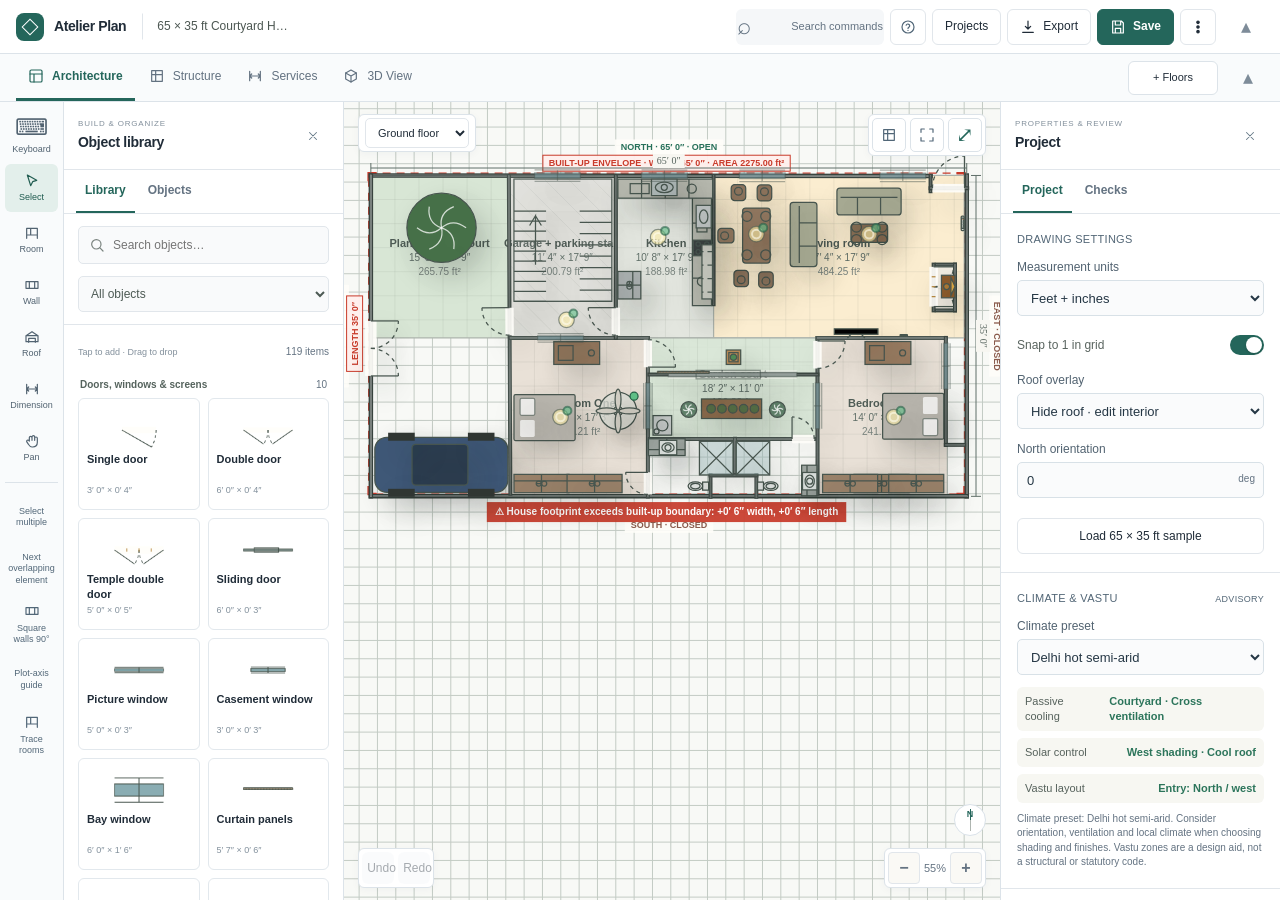
==== commit a6533f30: "Improve canvas controls and resume recovery" ====
--- a/index.html
+++ b/index.html
@@ -330,7 +330,7 @@
           <div class="crumb"><strong id="floorLabel">Ground floor</strong><span
               id="workspaceModeLabel">2D workspace</span></div>
           <div class="canvas-actions">
-            <button id="structureBtn" class="active" title="Toggle structural plan (hide/show pillars & beams)"><svg
+            <button id="structureBtn" class="active" aria-label="Hide structure" aria-pressed="true" title="Hide structure"><svg
                 class="icon">
                 <use href="#i-structure" />
               </svg></button>
@@ -513,6 +513,10 @@
       </div>
       <div class="help-section">
         <h4>Feature guide</h4>
+        <p class="help-feature"><strong>Precise moves on touch screens.</strong> Select objects and tap Keyboard
+          in the toolbar to open the device keyboard and move arrows. Choose 1 cm, 5 cm or Grid step.
+          Hold a touch arrow to keep moving; each hold is one Undo action. Touch arrows work even if the
+          device keyboard has no arrow keys. Escape or the close button dismisses the controls.</p>
         <p class="help-feature"><strong>Smart guides &amp; snapping.</strong> While dragging an object, magenta lines
           appear when its edges or centre line up with nearby objects, room edges or wall faces — it snaps to them so
           things stay aligned. Green dashed lines show live clearances to the surrounding room walls.</p>
@@ -633,6 +637,7 @@
   <script src="js/stairs.js"></script>
   <script src="js/structural-model.js"></script>
   <script src="js/frame-solver.js"></script>
+  <script src="js/structural-audit.js"></script>
   <script src="js/seismic-analysis.js"></script>
   <script src="js/project-model.js"></script>
   <script src="js/project-validation.js"></script>
--- a/css/canvas-space.css
+++ b/css/canvas-space.css
@@ -1,7 +1,7 @@
 /* Aligned editor shell. Explicit collapse changes layout; hover never does. */
-body.studio.canvas-space .app{--rail:64px;--library:280px;--properties:280px;--project-height:54px;--nav-height:48px;grid-template-rows:var(--project-height) var(--nav-height) minmax(0,1fr);position:relative}
+body.studio.canvas-space .app{--rail:64px;--library:280px;--properties:280px;--project-height:54px;--nav-height:48px;--reveal-height:28px;grid-template-rows:var(--project-height) var(--nav-height) minmax(0,1fr);position:relative}
 body.studio.canvas-space .app[data-project-visible="false"]{--project-height:0px}
-body.studio.canvas-space .app[data-navigation-visible="false"]{--nav-height:0px}
+body.studio.canvas-space .app[data-navigation-visible="false"]{--nav-height:var(--reveal-height)}
 body.studio.canvas-space .app[data-catalog-visible="false"]{--library:0px}
 body.studio.canvas-space .app[data-inspector-visible="false"]{--properties:0px}
 body.studio.canvas-space .topbar{grid-row:1;position:relative;height:54px;padding:0 16px;gap:12px;visibility:hidden;pointer-events:none;background:#fff;border-bottom:1px solid #dce3e9;z-index:50;box-shadow:none}
@@ -15,10 +15,12 @@
 body.studio.canvas-space .view-switch button{padding:0 12px;font-size:12px}
 body.studio.canvas-space .level-picker{margin:0;gap:6px}
 body.studio.canvas-space .level-picker select{width:134px;height:34px;background:white}
+body.studio.canvas-space .canvas-floor-corner .level-picker select{width:104px;height:30px;font-size:11px}
 body.studio.canvas-space .studio-floor-display select{width:124px}
 body.studio.canvas-space .canvas-actions{display:flex;gap:4px;position:static}
 body.studio.canvas-space .canvas-actions button{height:34px;width:34px;min-width:34px;border:1px solid #dce3e9;border-radius:5px;background:white;color:#526778}
-body.studio.canvas-space #structureBtn{display:none!important}
+body.studio.canvas-space:not([data-studio-view="3d"]) #structureBtn{display:none!important}
+body.studio.canvas-space[data-studio-view="3d"] #structureBtn{display:inline-flex!important}
 body.studio.canvas-space[data-studio-view="3d"] #gridBtn{display:none}
 body.studio.canvas-space .chrome-hide{color:#7e8c99;background:transparent;border:0;flex-shrink:0}
 body.studio.canvas-space #workspace{grid-row:3;display:block;position:relative;overflow:hidden;min-height:0}
@@ -40,6 +42,19 @@
 body.studio.canvas-space .panel-head{height:68px;min-height:68px;padding:12px 14px}
 body.studio.canvas-space .panel-title{font-size:14px}
 body.studio.canvas-space .panel-close-btn{width:32px;height:32px;color:#687b89}
+body.studio.canvas-space .move-keyboard{position:absolute;left:50%;bottom:64px;transform:translateX(-50%);width:260px;max-width:calc(100% - 24px);box-sizing:border-box;padding:12px;background:#fff;border:1px solid #c9d6d0;border-radius:8px;box-shadow:0 4px 24px #23374524;z-index:46;overflow:auto}
+body.studio.canvas-space .move-keyboard[hidden],body.read-only #moveKeyboardBtn{display:none!important}
+body.studio.canvas-space #moveKeyboardBtn>span:first-child{font-size:23px;line-height:1}
+body.studio.canvas-space .move-keyboard-head{display:flex;align-items:center;justify-content:space-between;margin-bottom:6px}
+body.studio.canvas-space .move-keyboard button{height:44px;min-width:44px;border:1px solid #dce3e9;background:#f7fafb;border-radius:5px;color:#24665b;font-size:22px;touch-action:none;user-select:none}
+body.studio.canvas-space .move-keyboard label{display:flex;align-items:center;justify-content:space-between;font-size:12px}
+body.studio.canvas-space .move-keyboard input{width:100%;box-sizing:border-box;margin-top:8px;font-size:16px}
+body.studio.canvas-space .move-keyboard p{font-size:11px;line-height:1.4;margin:8px 0;color:#526778}
+body.studio.canvas-space .move-keyboard-arrows{display:grid;grid-template-columns:repeat(3,44px);gap:4px;justify-content:center}
+body.studio.canvas-space .move-keyboard-arrows [data-nudge="ArrowUp"]{grid-column:2}
+body.studio.canvas-space .move-keyboard-arrows [data-nudge="ArrowLeft"]{grid-column:1;grid-row:2}
+body.studio.canvas-space .move-keyboard-arrows [data-nudge="ArrowDown"]{grid-column:2;grid-row:2}
+body.studio.canvas-space .move-keyboard-arrows [data-nudge="ArrowRight"]{grid-column:3;grid-row:2}
 body.studio.canvas-space .eyebrow{font-size:8px;letter-spacing:.8px}
 body.studio.canvas-space #duplicateSelected,body.studio.canvas-space #rotateSelected,body.studio.canvas-space #deleteSelected{display:none}
 body.studio.canvas-space .space-handle{position:absolute;height:44px;min-width:44px;border:1px solid #dce3e9;border-radius:5px;background:#fff;color:#315b50;font-size:10px;font-weight:600;cursor:pointer;z-index:44;padding:0 8px}
@@ -64,8 +79,9 @@
 body.studio.canvas-space .canvas-bottom>*{pointer-events:auto;background:#fff;border-radius:6px;border:1px solid #dce3e9;box-shadow:0 2px 8px #2337450a}
 body.studio.canvas-space .zoom-controls{margin:0;display:flex!important;padding:3px;gap:4px}
 body.studio.canvas-space .zoom-controls button{height:32px;width:32px}
-body.studio.canvas-space #expandCanvas{height:40px;white-space:nowrap;font-weight:600;color:#24665b;padding:0 10px;font-size:11px}
-body.studio.canvas-space .grid-legend{top:auto;bottom:58px;left:50%;transform:translateX(-50%);font-size:9px;right:auto;white-space:nowrap;z-index:40;pointer-events:none;background:#ffffffdc;border-radius:4px;padding:3px 6px}
+body.studio.canvas-space #expandCanvas{height:34px;width:34px;min-width:34px;padding:0;font-size:21px;color:#24665b}
+body.studio.canvas-space .grid-guide{margin-top:8px;padding:8px 10px;border:1px solid #dce3e9;border-radius:5px;background:#f7fafb;color:#607481;font-size:12px}
+body.studio.canvas-space .grid-guide #gridLegend{position:static;display:inline;color:inherit;font-size:inherit;white-space:normal;pointer-events:auto;background:none;padding:0;margin:0;transform:none}
 body.studio.canvas-space .canvas-history{position:absolute;left:14px;bottom:12px;display:flex;gap:4px;padding:3px;background:#fff;border:1px solid #dce3e9;border-radius:6px;box-shadow:0 2px 8px #2337450a;z-index:40}
 body.studio.canvas-space .canvas-history #undoBtn,body.studio.canvas-space .canvas-history #redoBtn{display:inline-flex!important;width:32px;min-width:32px;height:32px}
 body.studio.canvas-space .level-picker label{display:none}
@@ -74,8 +90,8 @@
 body.studio.canvas-space[data-studio-view="3d"] .hint{display:none}
 body.studio.canvas-space #threeTransformHint{bottom:112px;left:14px;right:auto;max-width:calc(100% - 28px);white-space:normal;pointer-events:none}
 body.studio.canvas-space .compass{bottom:64px;right:14px;width:32px;height:32px}
-body.studio.canvas-space.canvas-focus .app{--library:0px;--properties:0px;--project-height:0px;--nav-height:0px}
-body.studio.canvas-space.canvas-focus .hint,body.studio.canvas-space.canvas-focus .grid-legend,body.studio.canvas-space.canvas-focus .compass{visibility:hidden}
+body.studio.canvas-space.canvas-focus .app{--library:0px;--properties:0px;--project-height:0px;--nav-height:var(--reveal-height)}
+body.studio.canvas-space.canvas-focus .hint,body.studio.canvas-space.canvas-focus .compass{visibility:hidden}
 body.studio.canvas-space .app[data-project-visible="false"] .topbar.space-open{position:absolute;top:0;left:0;right:0;box-shadow:0 6px 24px #1b304726}
 body.studio.canvas-space .app[data-navigation-visible="false"] .workspace-navigation.space-open{position:absolute;top:var(--project-height);left:0;right:0;box-shadow:0 6px 24px #1b304726}
 @media(max-width:1199px){
@@ -121,7 +137,7 @@
  body.studio.canvas-space .bar-reveal{height:44px;width:40px;min-width:40px}
  body.studio.canvas-space .canvas-corners{left:8px;right:8px;top:8px}
  body.studio.canvas-space .canvas-corners .canvas-actions button{width:40px;min-width:40px;height:40px}
- body.studio.canvas-space .canvas-corners .level-picker select{height:40px}
+ body.studio.canvas-space .canvas-corners .level-picker select{width:96px;height:40px}
  body.studio.canvas-space[data-studio-view="3d"] .canvas-floor-corner{flex-direction:row;gap:4px}
  body.studio.canvas-space #workspace #catalogPanel{left:56px}
  body.studio.canvas-space .canvas-bottom{left:64px;right:8px;bottom:8px;gap:5px}
@@ -130,7 +146,7 @@
  body.studio.canvas-space .hint{bottom:86px}
  body.studio.canvas-space .zoom-controls{gap:0}
  body.studio.canvas-space .zoom-controls button{height:34px;width:28px}
- body.studio.canvas-space #expandCanvas{font-size:10px;padding:0 7px}
+ body.studio.canvas-space #expandCanvas{font-size:21px;padding:0}
  body.studio.canvas-space .panel-close-btn{width:44px;height:44px}
 }
 @media print{body.studio.canvas-space .space-handle,body.studio.canvas-space .canvas-bottom,body.studio.canvas-space .studio-taskbar{display:none!important}}
@@ -151,8 +167,52 @@
 #floorModal .floor-delete-confirm[hidden] { display: none; }
 #floorModal .floor-delete-confirm p { margin-bottom: 8px; }
 #floorModal [data-floor-action="confirm-delete"] { color: #a13124; }
+.read-only [aria-disabled="true"] { opacity: .5; cursor: default; }
+body.studio.canvas-space.read-only #reveal-project,body.studio.canvas-space.read-only #reveal-catalog,body.studio.canvas-space.read-only #reveal-inspector,body.studio.canvas-space.read-only .canvas-history,body.studio.canvas-space.read-only #studioAddFloor,body.studio.canvas-space.read-only #toolrail [data-tool]:not([data-tool="pan"]),body.studio.canvas-space.read-only #contextCommands button:not([data-viewer-navigation]):not(#structInteriorToggle) { display: none!important; }
+.read-only-status { position: absolute; top: 14px; left: 50%; transform: translateX(-50%); z-index: 9; padding: 6px 10px; border: 1px solid #d8e4dd; border-radius: 8px; background: #f7faf7; color: #37564a; font-size: 11px; pointer-events: none; }
 @media (max-width: 480px) {
   #floorModal .modal { padding: 16px; }
   #floorModal .floor-manager-fields { grid-template-columns: 1fr; }
   #floorModal .floor-manager-row button { min-height: 44px; }
 }
+/* Complete structural floor copies use the studio's focus-managed modal. */
+.structure-copy-targets{display:grid;gap:8px;border:1px solid #cad8dc;border-radius:6px;padding:12px;margin:12px 0;max-height:180px;overflow:auto}
+.structure-copy-targets label{display:flex;align-items:center;gap:8px;min-height:38px;font-size:13px}
+.structure-copy-fields{display:grid;grid-template-columns:1fr 1fr;gap:12px;margin:14px 0}
+.structure-copy-fields label{display:grid;gap:6px;font-size:13px}
+.structure-copy-fields input{width:100%;min-height:44px;box-sizing:border-box;border:1px solid #b9c8c9;border-radius:5px;padding:8px}
+#structureCopyBody>p{font-size:13px;line-height:1.6}
+@media(max-width:600px){.structure-copy-fields{grid-template-columns:1fr}.structure-copy-targets label{min-height:44px}}
+.structure-copy-issues{padding:12px;border:1px solid #d18b7b;border-radius:6px;background:#fff4f0;font-size:13px;line-height:1.5;margin:12px 0;overflow-wrap:anywhere}
+.structure-copy-issue{border-top:1px solid #e8c8bf;padding:12px 0 4px}
+.structure-copy-issue p{margin:7px 0}
+.struct-reference-notice{padding:10px;border:1px solid #d18b7b;border-radius:6px;background:#fff4f0;color:#922a23;font-size:12px;line-height:1.5;overflow-wrap:anywhere}
+.struct-reference-invalid{border:2px solid #bd362e!important;background:#fff4f0!important}
+
+@media(max-width:699px){body.studio.canvas-space .app{--reveal-height:44px}}
+/* Mobile tools stay reachable in a horizontal bottom rail, including Expand. */
+#walkNavigation{display:none}
+@media(max-width:699px){
+ body.studio.canvas-space #walkNavigation:not([hidden]){position:absolute;right:12px;bottom:76px;z-index:42;display:grid;grid-template-columns:repeat(3,44px);grid-template-rows:repeat(2,44px);gap:4px;touch-action:none}
+ #walkNavigation button{border:1px solid #9cb7ae;border-radius:8px;background:#ffffffeb;color:#245a48;font-size:24px;touch-action:none;user-select:none}
+ #walkNavigation button[aria-pressed="true"]{background:#dceee8}
+ #walkNavigation [data-walk-direction="ArrowUp"]{grid-column:2;grid-row:1}
+ #walkNavigation [data-walk-direction="ArrowLeft"]{grid-column:1;grid-row:2}
+ #walkNavigation [data-walk-direction="ArrowDown"]{grid-column:2;grid-row:2}
+ #walkNavigation [data-walk-direction="ArrowRight"]{grid-column:3;grid-row:2}
+ body.studio.canvas-space[data-walking="true"] #threeTransformHint{bottom:180px}
+ body.studio.canvas-space .app{--rail:0px;--mobile-tools:calc(68px + env(safe-area-inset-bottom,0px))}
+ body.studio.canvas-space #workspace #stage{left:0;bottom:var(--mobile-tools);height:auto}
+ body.studio.canvas-space .studio-taskbar{left:0;right:0;top:auto;bottom:0;width:auto;height:var(--mobile-tools);box-sizing:border-box;flex-direction:row;align-items:center;padding:6px 8px calc(6px + env(safe-area-inset-bottom,0px));gap:8px;border-right:0;border-top:1px solid #dce3e9;overflow-x:auto;overflow-y:hidden}
+ body.studio.canvas-space .toolrail{width:auto;flex-direction:row;gap:4px}
+ body.studio.canvas-space .tool{width:52px;min-width:52px;height:52px;min-height:52px}
+ body.studio.canvas-space .context-commands{flex-direction:row;border-top:0;border-left:1px solid #dce3e9;padding:0 0 0 8px;gap:4px}
+ body.studio.canvas-space .context-commands .task-button{width:58px;min-width:58px;height:52px;min-height:52px}
+ body.studio.canvas-space .studio-taskbar [draggable="true"]{touch-action:pan-x!important}
+ body.studio.canvas-space #workspace #catalogPanel,body.studio.canvas-space #workspace #inspectorPanel{left:8px;right:8px;top:64px;bottom:calc(var(--mobile-tools) + 64px);width:auto;max-width:none;height:auto}
+ body.studio.canvas-space .canvas-bottom{left:auto;right:8px;bottom:calc(var(--mobile-tools) + 8px)}
+ body.studio.canvas-space .space-catalog{left:8px;bottom:calc(var(--mobile-tools) + 64px)}
+ body.studio.canvas-space .space-inspector{left:64px;bottom:calc(var(--mobile-tools) + 64px)}
+ body.studio.canvas-space .hint{bottom:92px}
+ body.studio.canvas-space .read-only-status{top:60px}
+}
